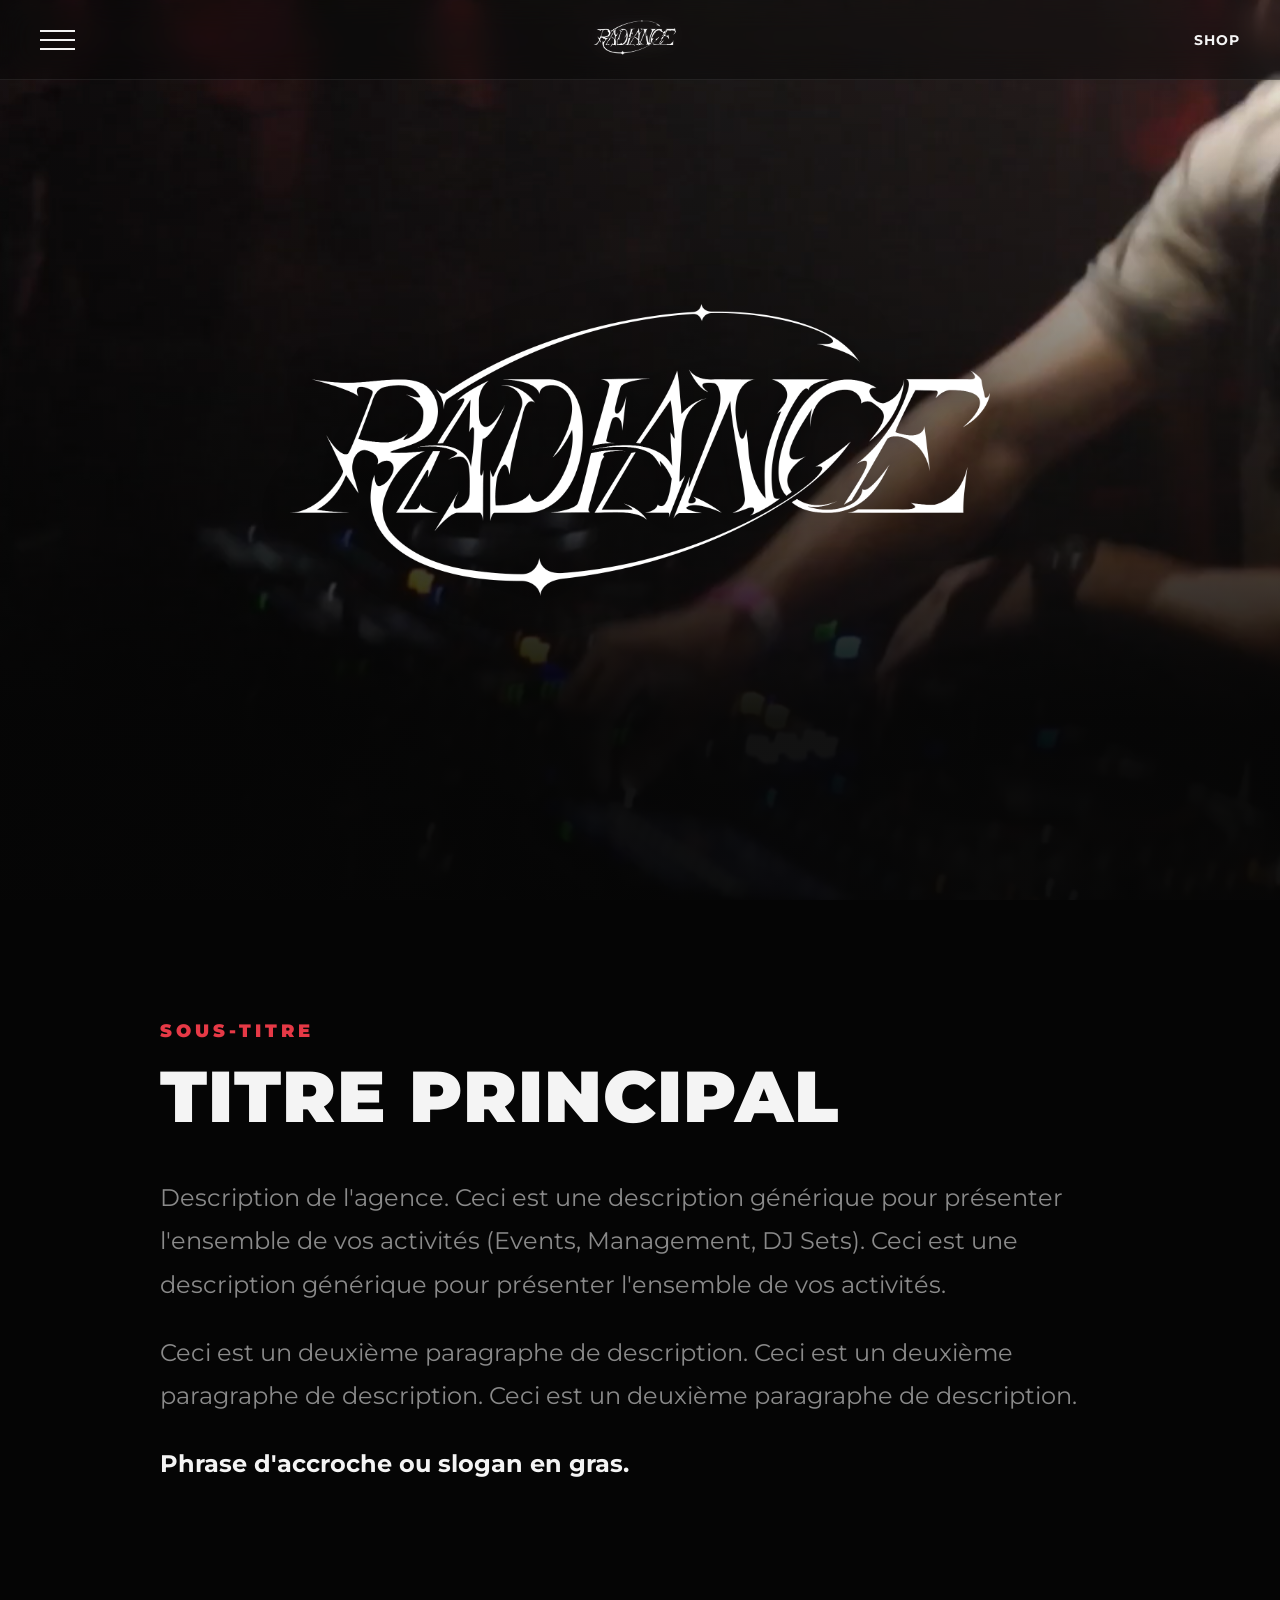
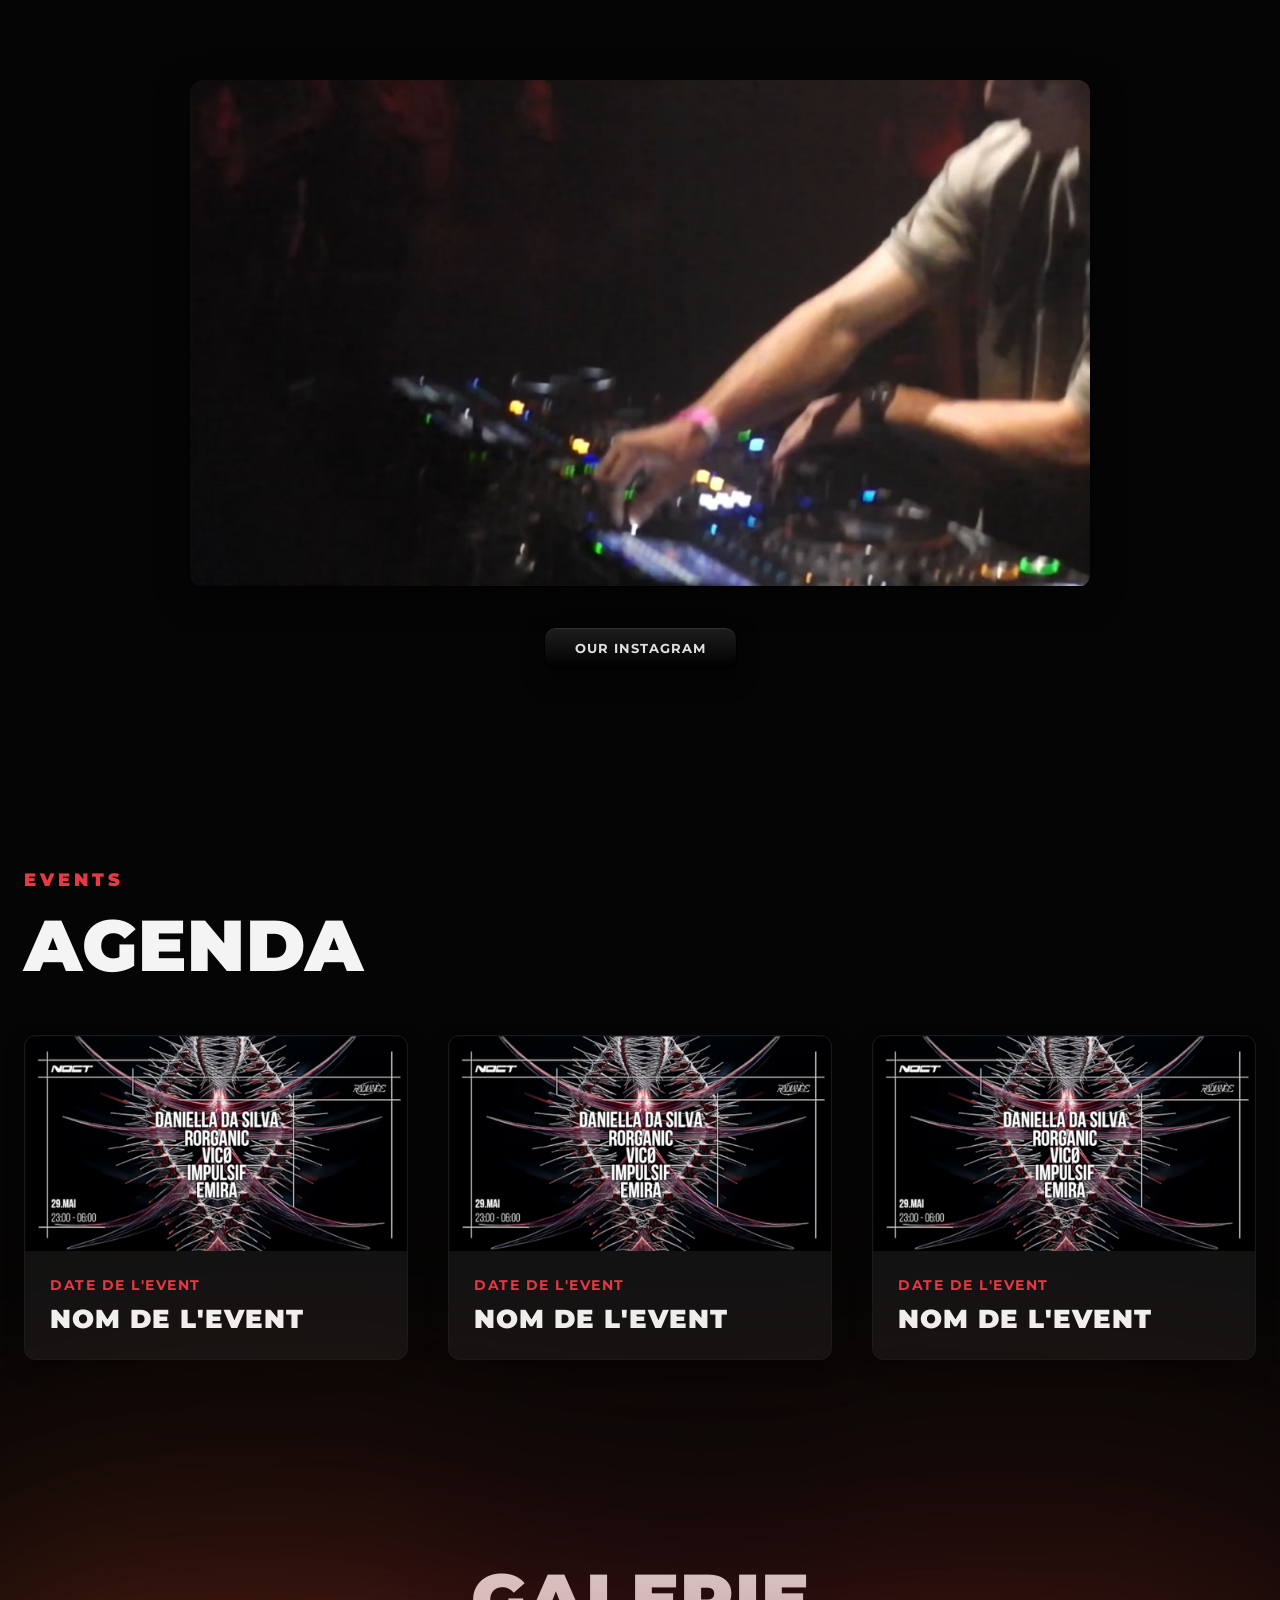
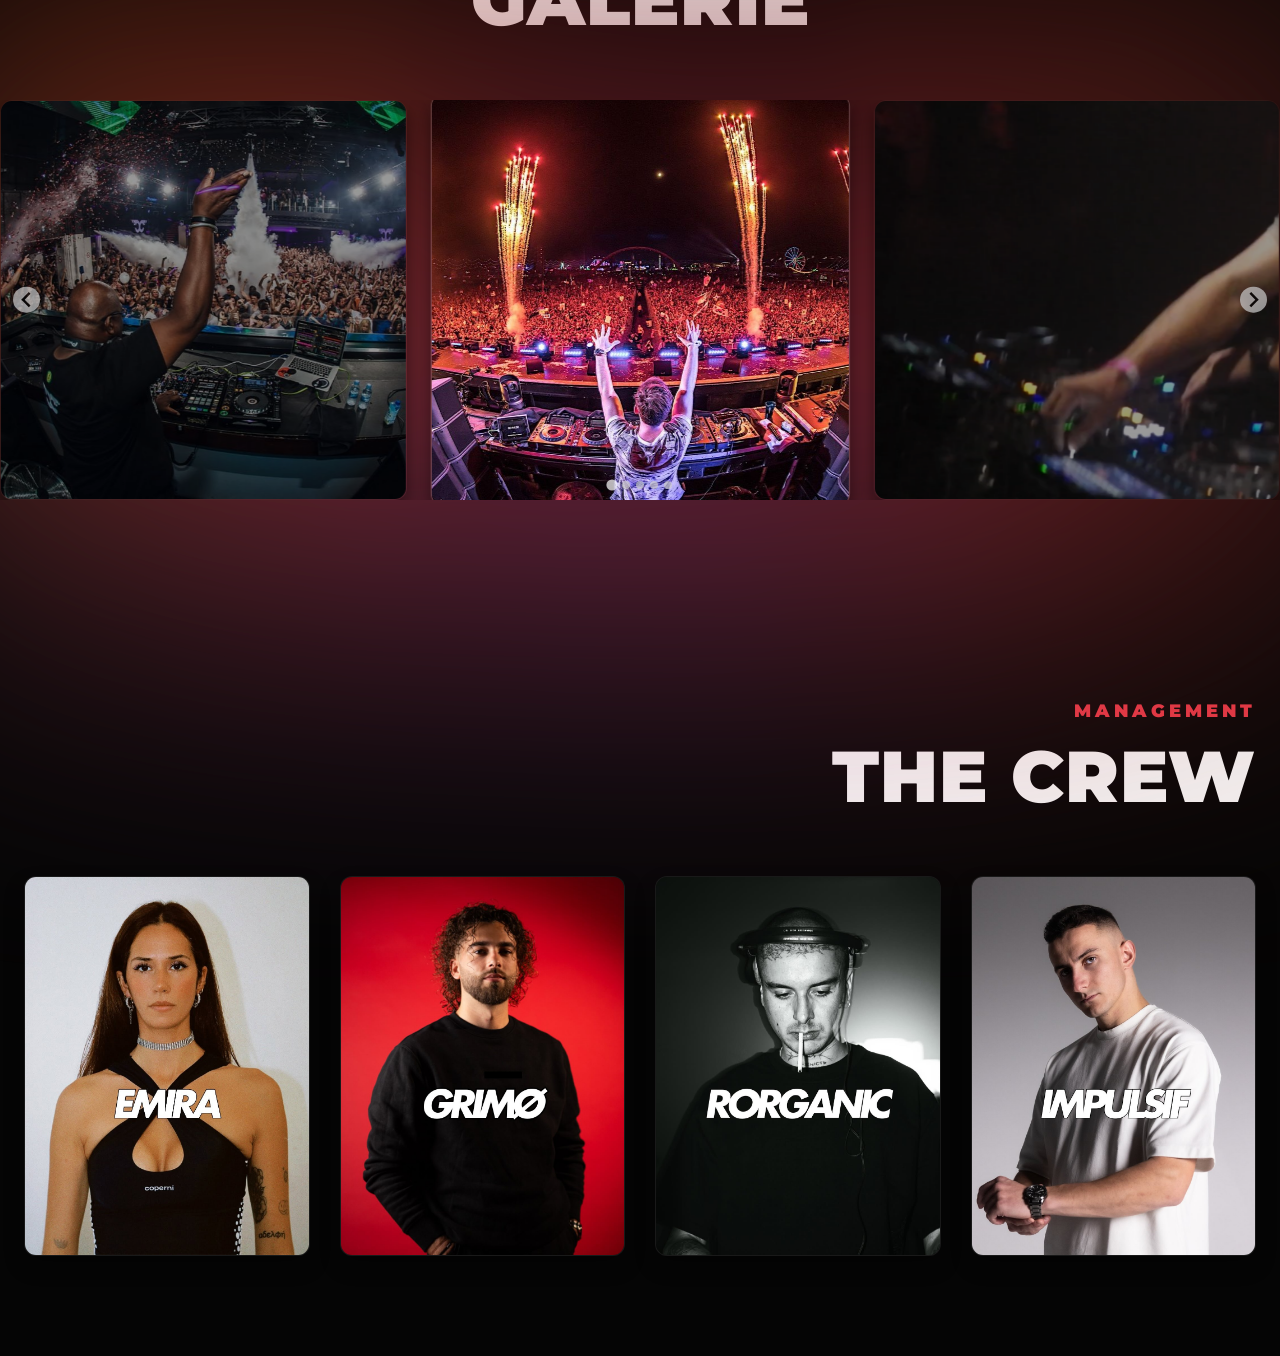
==== index.html @ 044c0200 "galerie" ====
<!DOCTYPE html>
<html lang="fr">
<head>
    <meta charset="UTF-8">
    <meta name="viewport" content="width=device-width, initial-scale=1.0">
    <title>Radiance | Worldwide</title>
    
    <link rel="preconnect" href="https://fonts.googleapis.com">
    <link rel="preconnect" href="https://fonts.gstatic.com" crossorigin>
    <link href="https://fonts.googleapis.com/css2?family=Montserrat:wght@300;500;700;900&display=swap" rel="stylesheet">
    <link rel="stylesheet" href="https://cdn.jsdelivr.net/npm/@splidejs/splide@4.1.4/dist/css/splide.min.css">
    
    <link rel="stylesheet" href="style.css">
</head>
<body>
    <header id="main-header" class="liquid-header">
        <div class="header-container">
            <button id="burger-btn" class="burger-menu" aria-label="Ouvrir le menu">
                <span class="line"></span>
                <span class="line"></span>
                <span class="line"></span>
            </button>

            <a href="#" class="logo-link">
                <img src="src/images/logo.png" alt="Radiance Logo" class="header-logo">
            </a>

            <a href="/shop" class="shop-link">Shop</a>
        </div>
    </header>

    


    <nav id="full-menu" class="full-menu-overlay">
        <div class="menu-content">
            <ul>
                <li><a href="#hero" class="menu-link">Accueil</a></li>
                <li><a href="#events" class="menu-link">Event</a></li>
                <li><a href="https://www.instagram.com/radiancee_agency/" class="menu-link">Management</a></li>
                <li><a href="#showcase" class="menu-link">Cut the mustard</a></li>
                <li><a href="/shop" class="menu-link">Shop</a></li>
                <li><a href="#main-footer" class="menu-link">Contact</a></li>
            </ul>
        </div>
    </nav>




    <main>
        <section id="hero" class="hero-section">
            <div class="hero-overlay"></div>
            
            <video autoplay loop muted playsinline poster="src/images/minia.png" class="hero-bg-video">
                <source src="src/video/kodz-impulsif.mp4" type="video/mp4">
            </video>

            <div class="hero-content">
                <img src="src/images/logo.png" alt="Radiance" class="hero-giant-logo">
            </div>

            
        </section>
        

        <section id="history" class="history-section">
            <div class="container">
                <div class="history-content-wrapper">
                    <h4 class="section-subtitle">Sous-titre</h4>
                    
                    <h2 class="section-title">TITRE PRINCIPAL</h2>
                    
                    <div class="history-text-block">
                        <p>
                            Description de l'agence. Ceci est une description générique pour présenter l'ensemble de vos activités (Events, Management, DJ Sets). Ceci est une description générique pour présenter l'ensemble de vos activités.
                        </p>
                        <p>
                            Ceci est un deuxième paragraphe de description. Ceci est un deuxième paragraphe de description. Ceci est un deuxième paragraphe de description. 
                        </p>
                        <p><strong>Phrase d'accroche ou slogan en gras.</strong></p>
                    </div>
                </div>
            </div>
        </section>

        <section id="showcase" class="showcase-section">
            <div class="container">
                <div class="video-wrapper">
                    <canvas id="ambilight-canvas"></canvas>
                    
                    <div class="video-ratio">
                        <video id="main-video" autoplay loop muted playsinline preload="metadata" poster="src/images/minia.png">
                            <source src="src/video/kodz-impulsif.mp4" type="video/mp4">
                        </video>

                        <div id="volume-feedback" class="volume-overlay"></div>
                    </div>

                    <a href="https://www.instagram.com/radiance_event/" class="btn-youtube" target="_blank">
                        <span>Our Instagram</span>
                    </a>
                </div>
            </div>
        </section>


        <section id="events" class="events-section">
            <div class="container">
                <div class="left">
                    <h4 class="section-subtitle">Events</h4>
                    <h2 class="section-title">Agenda</h2>
                </div>

                <div class="events-grid">
                    
                    <div class="event-card">
                        <div class="event-image-wrapper">
                            <img src="src/images/event.png" alt="Affiche Event" class="event-photo">
                        </div>
                        <div class="event-info">
                            <p class="event-date">DATE DE L'EVENT</p>
                            <h3 class="event-name">NOM DE L'EVENT</h3>
                        </div>
                    </div>

                    <div class="event-card">
                        <div class="event-image-wrapper">
                            <img src="src/images/event.png" alt="Affiche Event" class="event-photo">
                        </div>
                        <div class="event-info">
                            <p class="event-date">DATE DE L'EVENT</p>
                            <h3 class="event-name">NOM DE L'EVENT</h3>
                        </div>
                    </div>

                    <div class="event-card">
                        <div class="event-image-wrapper">
                            <img src="src/images/event.png" alt="Affiche Event" class="event-photo">
                        </div>
                        <div class="event-info">
                            <p class="event-date">DATE DE L'EVENT</p>
                            <h3 class="event-name">NOM DE L'EVENT</h3>
                        </div>
                    </div>

                </div> </div>
        </section>


        <div class="espace-au-dessus">
            <div class="center">
                <h2 class="section-title">Galerie</h2>
            </div>
        </div>
        

        <div class="events-carousel-wrapper">
                    
            <div id="carousel-ambilight" class="carousel-ambilight"></div>

            <div class="splide" id="events-carousel" aria-label="Photos des événements">
                <div class="splide__track">
                    <ul class="splide__list">
                        <li class="splide__slide"><img src="src/images/fake-dj-event.jpg" alt="Event 1"></li>
                        <li class="splide__slide"><img src="src/images/minia.png" alt="Event 2"></li>
                        <li class="splide__slide"><img src="src/images/galerie3.jpg" alt="Event 3"></li>
                        <li class="splide__slide"><img src="src/images/galerie-4.jpeg" alt="Event 4"></li>
                        <li class="splide__slide"><img src="src/images/galerie5.jpg" alt="Event 5"></li>
                    </ul>
                </div>
            </div>
        </div>




        <section id="management" class="management-section">
            <div class="container">
                <div class="right">
                    <h4 class="section-subtitle">Management</h4>
                    <h2 class="section-title">The Crew</h2>
                </div>
                

                <div class="dj-grid">
                    
                    <div class="dj-card">
                        <img src="src/images/emira.jpg" alt="emira" class="dj-photo">
                        <div class="dj-overlay">
                            <div class="dj-info">
                                <h3>Emira</h3>
                                <p>Fonction / Genre</p>
                            </div>
                        </div>
                    </div>

                    <div class="dj-card">
                        <img src="src/images/GRIMO.jpg" alt="GRIMO" class="dj-photo">
                        <div class="dj-overlay">
                            <div class="dj-info">
                                <h3>GRIMØ</h3>
                                <p>Fonction / Genre</p>
                            </div>
                        </div>
                    </div>

                    <div class="dj-card">
                        <img src="src/images/Rorganic.jpg" alt="Rorganic" class="dj-photo">
                        <div class="dj-overlay">
                            <div class="dj-info">
                                <h3>Rorganic</h3>
                                <p>Fonction / Genre</p>
                            </div>
                        </div>
                    </div>

                    <div class="dj-card">
                        <img src="src/images/IMPULSIF.jpg" alt="IMPULSIF" class="dj-photo">
                        <div class="dj-overlay">
                            <div class="dj-info">
                                <h3>IMPULSIF</h3>
                                <p>Fonction / Genre</p>
                            </div>
                        </div>
                    </div>

                </div> </div> </section>
        
    </main>




    <footer id="main-footer"></footer>

    <script src="https://cdn.jsdelivr.net/npm/@splidejs/splide@4.1.4/dist/js/splide.min.js"></script>
    <script src="script.js"></script>
</body>
</html>
---- style.css ----
/* =========================================
   1. VARIABLES CSS (Le Design System)
   Toutes nos couleurs et effets sont centralisés ici.
========================================= */
:root {
    /* Couleurs de base (Thème sombre/chaud) */
    --bg-color: #050505;       /* Noir profond, presque pur */
    --bg-card: #121212;        /* Gris très foncé pour faire ressortir les cartes */
    --text-main: #f4f4f4;      /* Blanc cassé pour ne pas exploser les yeux */
    --text-muted: #8a8a8a;     /* Gris pour les dates/textes secondaires */
    --accent-color: #e63946;   /* Rouge chaud/incandescent (à ajuster selon ton vrai logo) */

    /* Variables pour l'effet Liquid Glass */
    --glass-bg: rgba(5, 5, 5, 0.4);
    --glass-blur: blur(15px);
    --glass-border: 1px solid rgba(255, 255, 255, 0.08);

    /* Typographie */
    --font-main: 'Montserrat', sans-serif;
}

/* =========================================
   2. RESET & BASES
   On nettoie les marges par défaut des navigateurs.
========================================= */
*, *::before, *::after {
    box-sizing: border-box;
    margin: 0;
    padding: 0;
}

html, body {
    width: 100%;
    min-height: 100vh;
    background-color: var(--bg-color);
    color: var(--text-main);
    font-family: var(--font-main);
    overflow-x: hidden; /* Empêche de scroller sur le côté par erreur */
    -webkit-font-smoothing: antialiased; /* Rend les textes beaucoup plus nets et lisses */
}

/* Base Typographique pour les titres (Impact visuel fort) */
h1, h2, h3, h4 {
    text-transform: uppercase;
    font-weight: 900;
    letter-spacing: 1px;
    margin-bottom: 20px;
}

/* Nettoyage des liens */
a {
    color: inherit;
    text-decoration: none;
}

/* Nettoyage des listes */
ul {
    list-style: none;
}

/* =========================================
   3. CLASSES UTILITAIRES GLOBALES
========================================= */
/* La classe .container va nous permettre d'aligner parfaitement le contenu au centre de l'écran, peu importe la taille de l'écran (comme sur Newrave) */
.container {
    max-width: 1300px;
    margin: 0 auto;
    padding: 0 24px;
    width: 100%;
}


/* =========================================
   4. HEADER LIQUID GLASS
========================================= */
.liquid-header {
    position: fixed;
    top: 0;
    left: 0;
    width: 100%;
    height: 80px;
    z-index: 1000; /* Toujours au-dessus du reste */
    
    /* L'effet Liquid Glass magique */
    background: var(--glass-bg);
    backdrop-filter: var(--glass-blur);
    -webkit-backdrop-filter: var(--glass-blur); /* Pour Safari */
    border-bottom: var(--glass-border);
    
    transition: all 0.3s ease;
}

.header-container {
    max-width: 1600px; /* Un peu plus large que le contenu normal */
    margin: 0 auto;
    padding: 0 40px;
    height: 100%;
    display: flex;
    justify-content: space-between;
    align-items: center;
}

/* Le Logo */
.header-logo {
    height: 35px; /* Taille à ajuster selon ton image */
    width: auto;
    filter: drop-shadow(0 0 10px rgba(255,255,255,0.2));
    transition: transform 0.3s ease;
}

.logo-link:hover .header-logo {
    transform: scale(1.05);
}

/* Lien Shop */
.shop-link {
    font-size: 14px;
    font-weight: 700;
    text-transform: uppercase;
    letter-spacing: 1px;
    transition: color 0.3s ease;
}

.shop-link:hover {
    color: var(--accent-color);
}

/* =========================================
   5. MENU BURGER ANIMÉ
========================================= */
.burger-menu {
    width: 35px;
    height: 20px;
    position: relative;
    cursor: pointer;
    background: transparent;
    border: none;
    z-index: 1001; /* Doit être au-dessus de l'overlay du menu pour pouvoir le fermer */
}

.burger-menu .line {
    display: block;
    position: absolute;
    height: 2px;
    width: 100%;
    background: var(--text-main);
    transition: all 0.4s cubic-bezier(0.4, 0, 0.2, 1);
}

.burger-menu .line:nth-child(1) { top: 0; }
.burger-menu .line:nth-child(2) { top: 50%; transform: translateY(-50%); }
.burger-menu .line:nth-child(3) { bottom: 0; }

/* Animation en Croix (X) quand le menu est ouvert */
.burger-menu.is-active .line:nth-child(1) {
    top: 50%;
    transform: translateY(-50%) rotate(45deg);
}
.burger-menu.is-active .line:nth-child(2) {
    opacity: 0;
    transform: translateX(-20px);
}
.burger-menu.is-active .line:nth-child(3) {
    bottom: 50%;
    transform: translateY(50%) rotate(-45deg);
}

/* =========================================
   6. OVERLAY MENU PLEIN ÉCRAN
========================================= */
.full-menu-overlay {
    position: fixed;
    top: 0;
    left: 0;
    width: 100%;
    height: 100vh;
    background-color: rgba(5, 5, 5, 0.95); /* Fond presque noir mais laisse deviner le site derrière */
    backdrop-filter: blur(10px);
    z-index: 999; /* Juste en dessous du header */
    
    /* Caché par défaut */
    opacity: 0;
    visibility: hidden;
    transition: opacity 0.4s ease, visibility 0.4s ease;
    
    display: flex;
    justify-content: center;
    align-items: center;
}

/* État Ouvert */
.full-menu-overlay.is-open {
    opacity: 1;
    visibility: visible;
}

.menu-content ul {
    text-align: center;
    display: flex;
    flex-direction: column;
    gap: 30px; /* Espace entre les liens */
}

/* Typographie Massive (Style Techno/Rave) */
.menu-link {
    font-size: 3rem; /* Très gros */
    font-weight: 900;
    text-transform: uppercase;
    letter-spacing: 2px;
    color: var(--text-muted);
    transition: all 0.3s ease;
    display: inline-block;
}

.menu-link:hover {
    color: var(--text-main);
    transform: translateY(-5px) scale(1.05);
    text-shadow: 0 10px 20px rgba(0,0,0,0.5);
}

/* Désactiver le scroll du body quand le menu est ouvert */
body.no-scroll {
    overflow: hidden;
}



/* =========================================
   7. HERO SECTION (Vidéo full screen & Logo)
========================================= */
.hero-section {
    position: relative;
    width: 100%;
    height: 100vh; /* Prend 100% de la hauteur de l'écran visible */
    display: flex;
    justify-content: center;
    align-items: center;
    overflow: hidden;
}

.hero-bg-video {
    position: absolute;
    top: 0;
    left: 0;
    width: 100%;
    height: 100%;
    object-fit: cover;
    z-index: 1; /* CHANGÉ : 1 (Tout au fond de la section) */
}

.hero-overlay {
    position: absolute;
    top: 0;
    left: 0;
    width: 100%;
    height: 100%;
    background: linear-gradient(to bottom, rgba(5, 5, 5, 0.523) 0%, rgba(5, 5, 5, 0.95) 100%);
    background: linear-gradient(to bottom, rgba(5, 5, 5, 0) 0%, rgba(5, 5, 5, 0.95) 80%);
    z-index: 2; /* CHANGÉ : 2 (Par dessus la vidéo) */
}

.hero-content {
    z-index: 3; /* CHANGÉ : 3 (Au tout premier plan) */
    text-align: center;
    padding: 0 20px;
    width: 100%;
    display: flex;
    justify-content: center;
}

.hero-giant-logo {
    width: 70vw; /* Prend 70% de la largeur de l'écran */
    max-width: 700px; /* Mais bloque à 700px max sur les très grands écrans */
    height: auto;
    /* Ombre noire classique */
    filter: drop-shadow(0 0 20px rgba(0, 0, 0, 0.8)); 
    /* Animation fluide pour faire "pulser" le logo */
    animation: pulse-glow 4s infinite alternate ease-in-out; 
}

/* --- Animation de pulsation et de lueur --- */
@keyframes pulse-glow {
    0% { 
        filter: drop-shadow(0 0 10px rgba(0, 0, 0, 0.8)); 
        transform: scale(1); 
    }
    100% { 
        /* On utilise la couleur d'accentuation (rouge) pour la lueur */
        filter: drop-shadow(0 0 35px var(--bg-card)); 
        transform: scale(1.03); 
    }
}

/* =========================================
   8. SECTION HISTOIRE / DESCRIPTION
========================================= */
.history-section {
    padding: 120px 0; /* Espace généreux en haut et en bas */
    background-color: var(--bg-color); 
}

/* Le conteneur qui centre le bloc au milieu de l'écran */
.history-content-wrapper {
    max-width: 1000px; /* Largeur maximale du bloc de texte */
    margin: 0 auto;    /* Magie du centrage horizontal */
    text-align: left;  /* Force le texte à rester aligné à gauche */
    padding: 0 20px;
}

/* Sous-titre subtil */
.section-subtitle {
    color: var(--accent-color);
    font-size: 18px; /* Plus grand */
    letter-spacing: 4px;
    margin-bottom: 15px;
}

/* Titre principal */
.section-title {
    font-size: 4.5rem; /* Typo beaucoup plus massive */
    line-height: 1.1;
    margin-bottom: 40px;
    color: var(--text-main);
}


/* --- Alignements de texte --- */
.left {
    text-align: left !important;
}

.center {
    text-align: center !important;
}

.right {
    text-align: right !important;
}

.espace-au-dessus{
    margin-top: 100px;
}


/* Bloc de texte */
.history-text-block p {
    font-size: 1.5rem; /* Paragraphes plus grands et lisibles */
    line-height: 1.8;
    color: var(--text-muted);
    margin-bottom: 25px;
}

.history-text-block p strong {
    color: var(--text-main);
}

/* =========================================
   9. SECTION SHOWCASE (Vidéo Ambilight)
========================================= */
.showcase-section {
    padding: 50px 0 100px 0;
    background-color: var(--bg-color);
}

/* --- Le Wrapper Ambilight --- */
.video-wrapper {
    max-width: 900px; 
    width: 90%;
    margin: 0 auto;
    position: relative; 
    z-index: 1; 
}

/* --- Le Canvas Ambilight (L'arrière-plan dynamique) --- */
#ambilight-canvas {
    position: absolute;
    top: 50%;
    left: 50%;
    transform: translate(-50%, -50%) scale(1.2); 
    width: 100%;
    height: 100%;
    
    /* Ton réglage de flou lissé */
    filter: blur(120px) brightness(1.2) saturate(1.4); 
    
    z-index: -1; 
    opacity: 0; 
    transition: opacity 0.8s ease-in-out; 
}

.video-wrapper.is-active #ambilight-canvas {
    opacity: 0.8; 
}

/* --- Le Conteneur de Ratio et la Vidéo --- */
.video-ratio {
    position: relative;
    width: 100%;
    padding-bottom: 56.25%; 
    height: 0;
    overflow: hidden;
    border-radius: 12px; 
    box-shadow: 0 10px 30px rgba(0,0,0,0.5); 
    background: #000; 
}

.video-ratio video {
    position: absolute;
    top: 0;
    left: 0;
    width: 100%;
    height: 100%;
    object-fit: cover; 
    outline: none; 
    cursor: pointer;
}


/* --- Overlay de feedback volume (Temporaire) --- */
.volume-overlay {
    position: absolute;
    top: 0; left: 0; width: 100%; height: 100%;
    display: flex;
    justify-content: center;
    align-items: center;
    pointer-events: none; /* Important : pour toujours pouvoir cliquer sur la vidéo dessous */
    opacity: 0;
    transition: opacity 0.3s ease; /* L'effet de fade */
    z-index: 10;
}

/* Classe activée par JS pendant 1 seconde */
.volume-overlay.show {
    opacity: 1;
}

.volume-overlay svg {
    width: 80px;
    height: 80px;
    fill: white;
    filter: drop-shadow(0 0 15px rgba(0,0,0,0.6));
}

/* --- Bouton YouTube Stylisé --- */
.btn-youtube {
    display: flex; 
    width: fit-content; 
    align-items: center;
    justify-content: center;    
    margin: 40px auto 0 auto; 
    padding: 12px 30px;
    border-radius: 12px;
    text-decoration: none;
    font-size: 13px;
    font-weight: 700;
    text-transform: uppercase;
    letter-spacing: 1px;
    color: #e0e0e0;
    background: linear-gradient(to bottom, #1e1e1e 0%, #000000 100%);
    border: 1px solid rgb(0, 0, 0);
    box-shadow: 
        0 10px 20px rgba(0, 0, 0, 0.5),
        inset 0 1px 0 rgba(255, 255, 255, 0.1);
    transition: all 0.5s ease;
}

.btn-youtube:hover {
    border: 1px solid rgba(106, 106, 106, 0.539); 
    color: #ffffff; 
}

.btn-youtube:active {
    transform: scale(0.95); 
    opacity: 0.8;           
    transition: transform 0.1s ease; 
}




/* =========================================
   10. SECTION MANAGEMENT (DJ Grid)
========================================= */
.management-section {
    padding: 100px 0;
    background-color: var(--bg-color);
}

/* --- La Grille Responsive --- */
.dj-grid {
    display: grid;
    /* 4 colonnes égales par défaut (Desktop) */
    grid-template-columns: repeat(4, 1fr);
    gap: 30px; /* Espace entre les cartes */
    margin-top: 60px;
}

/* --- Style de la Carte DJ --- */
.dj-card {
    position: relative;
    border-radius: 12px;
    overflow: hidden; /* Important pour masquer l'overlay et zoomer l'image */
    background-color: var(--bg-card);
    /* Forcer le ratio portrait 3:4 */
    aspect-ratio: 3 / 4; 
    box-shadow: 0 10px 20px rgba(0,0,0,0.3);
    border: 1px solid rgba(255, 255, 255, 0.03); /* Bordure ultra subtile */
    transition: transform 0.3s ease, border-color 0.3s ease;
}

/* Effet sur la carte entière au survol */
.dj-card:hover {
    transform: translateY(-5px); /* Petit soulèvement */
    border-color: rgba(255, 255, 255, 0.1); /* La bordure s'illumine légèrement */
}

/* --- La Photo --- */
.dj-photo {
    width: 100%;
    height: 100%;
    object-fit: cover; /* Recadre l'image sans la déformer */
    transition: transform 0.5s ease; /* Animation fluide du zoom */
    z-index: 1;
}

/* Zoom de la photo au survol */
.dj-card:hover .dj-photo {
    transform: scale(1.08);
}

/* --- L'Overlay Liquid Glass (Caché par défaut) --- */
.dj-overlay {
    position: absolute;
    top: 0;
    left: 0;
    width: 100%;
    height: 100%;
    
    /* Mix de fondu sombre et effet verre */
    background: linear-gradient(to bottom, rgba(5,5,5,0.2) 0%, rgba(5,5,5,0.8) 100%);
    backdrop-filter: blur(8px); /* Flou plus léger que le header pour la performance */
    -webkit-backdrop-filter: blur(8px);
    
    display: flex;
    justify-content: center;
    align-items: flex-end; /* Texte en bas de la carte */
    padding: 30px;
    
    z-index: 2;
    
    /* Invisbilité initiale */
    opacity: 0;
    transition: opacity 0.4s ease;
}

/* Affichage de l'overlay au survol de la carte parent */
.dj-card:hover .dj-overlay {
    opacity: 1;
}

/* --- Info Textes (Animation de montée) --- */
.dj-info {
    text-align: center;
    transform: translateY(20px); /* Position initiale plus basse */
    transition: transform 0.4s ease;
}

.dj-card:hover .dj-info {
    transform: translateY(0); /* Monte à sa position finale */
}

.dj-info h3 {
    font-size: 1.8rem;
    font-weight: 900;
    margin-bottom: 5px;
    color: var(--text-main);
    text-shadow: 0 2px 10px rgba(0,0,0,0.5);
}

.dj-info p {
    font-size: 0.9rem;
    color: var(--accent-color); /* Couleur d'accentuation pour la fonction */
    text-transform: uppercase;
    letter-spacing: 2px;
    font-weight: 500;
}

/* =========================================
   MEDIA QUERIES (Responsivité)
========================================= */

/* Tablettes (iPad, etc.) */
@media (max-width: 992px) {
    .dj-grid {
        /* On passe à 2 colonnes */
        grid-template-columns: repeat(2, 1fr);
        gap: 20px;
    }
    
    .dj-info h3 { font-size: 1.5rem; }
}

/* Mobiles (Téléphones) */
@media (max-width: 576px) {
    .dj-grid {
        /* On passe à 1 seule colonne géante */
        grid-template-columns: 1fr;
    }
    
    .history-content-wrapper .section-title { font-size: 3rem; } /* Ajustement titre histoire au passage */
}



/* =========================================
   11. SECTION EVENTS (Agenda 3 Cartes)
========================================= */
.events-section {
    padding: 100px 0;
    background-color: var(--bg-color);
}

/* --- La Grille (3 colonnes) --- */
.events-grid {
    display: grid;
    grid-template-columns: repeat(3, 1fr); /* 3 cartes de taille égale */
    gap: 40px; /* Espace généreux entre les événements */
    margin-top: 50px;
}

/* --- La Carte Événement --- */
.event-card {
    background-color: var(--bg-card);
    border-radius: 12px;
    overflow: hidden;
    border: 1px solid rgba(255, 255, 255, 0.03);
    box-shadow: 0 10px 20px rgba(0,0,0,0.3);
    transition: transform 0.3s ease, border-color 0.3s ease;
    cursor: pointer; /* Indique que c'est cliquable */
}

.event-card:hover {
    transform: translateY(-5px);
    border-color: rgba(255, 255, 255, 0.1);
}

/* --- L'image de l'event --- */
.event-image-wrapper {
    position: relative;
    width: 100%;
    aspect-ratio: 16 / 9; /* Verrouille le ratio au format paysage standard */
    overflow: hidden;
}

.event-photo {
    width: 100%;
    height: 100%;
    object-fit: cover;
    transition: transform 0.5s ease;
}

.event-card:hover .event-photo {
    transform: scale(1.05); /* Léger zoom au survol */
}

/* --- Les Informations (Date & Nom) --- */
.event-info {
    padding: 25px;
    text-align: left;
}

.event-date {
    color: var(--accent-color); /* La date en rouge/accent pour attirer l'œil */
    font-size: 0.9rem;
    font-weight: 700;
    text-transform: uppercase;
    letter-spacing: 1.5px;
    margin-bottom: 10px;
}

.event-name {
    font-size: 1.6rem;
    font-weight: 900;
    color: var(--text-main);
    margin-bottom: 0;
    line-height: 1.2;
}







/* =========================================
   MEDIA QUERIES (Responsivité Event)
========================================= */

/* Tablettes (On passe à 2 colonnes) */
@media (max-width: 992px) {
    .events-grid {
        grid-template-columns: repeat(2, 1fr);
    }
}

/* Mobiles (On passe à 1 seule colonne) */
@media (max-width: 768px) {
    .events-grid {
        grid-template-columns: 1fr;
    }
}
/* =========================================
   12. VÉRITABLE AMBILIGHT DÉPORTÉ
========================================= */
.events-carousel-wrapper {
    position: relative; /* Base pour les z-index */
    margin-top: 40px;
    margin-bottom: 80px;
    padding: 20px 0; /* Un peu d'espace pour le rayonnement */
}

/* --- Le Calque Ambilight (Le plus bas) --- */
.carousel-ambilight {
    position: absolute;
    top: 50%;
    left: 50%;
    transform: translate(-50%, -50%) scale(1.3); /* Légèrement plus grand pour le rayonnement */
    width: 80%; /* Ne prend pas toute la largeur pour concentrer la lueur */
    height: 100%;
    
    /* L'effet de rayonnement déporté sur le fond */
    background-size: cover;
    background-position: center;
    background-repeat: no-repeat;
    
    /* Flou massif, luminosité et saturation augmentées */
    filter: blur(120px) brightness(1.3) saturate(1.5); 
    
    z-index: 0; /* Tout au fond */
    
    /* On utilise l'opacité pour simuler l'effet "Image Claire" */
    opacity: 0.6; /* Présent mais subtil pour ne pas tout écraser */
    transition: background-image 0.8s ease-in-out, opacity 0.8s ease-in-out;
}

/* --- Le Carrousel (Devant) --- */
.splide {
    z-index: 1; /* Par dessus l'ambilight */
    position: relative;
}

/* Style des images (On revient aux basiques) */
.splide__slide img {
    width: 100%;
    height: 400px;
    object-fit: cover;
    border-radius: 12px;
    box-shadow: 0 10px 20px rgba(0,0,0,0.5);
    border: 1px solid rgba(255, 255, 255, 0.05);
    filter: brightness(0.6); 
    transition: all 0.5s ease;
}

/* L'image au centre (focus) est mise en avant */
.splide__slide.is-active img {
    transform: scale(1.03);
    filter: brightness(1); 
    border-color: rgba(255, 255, 255, 0.2);
}
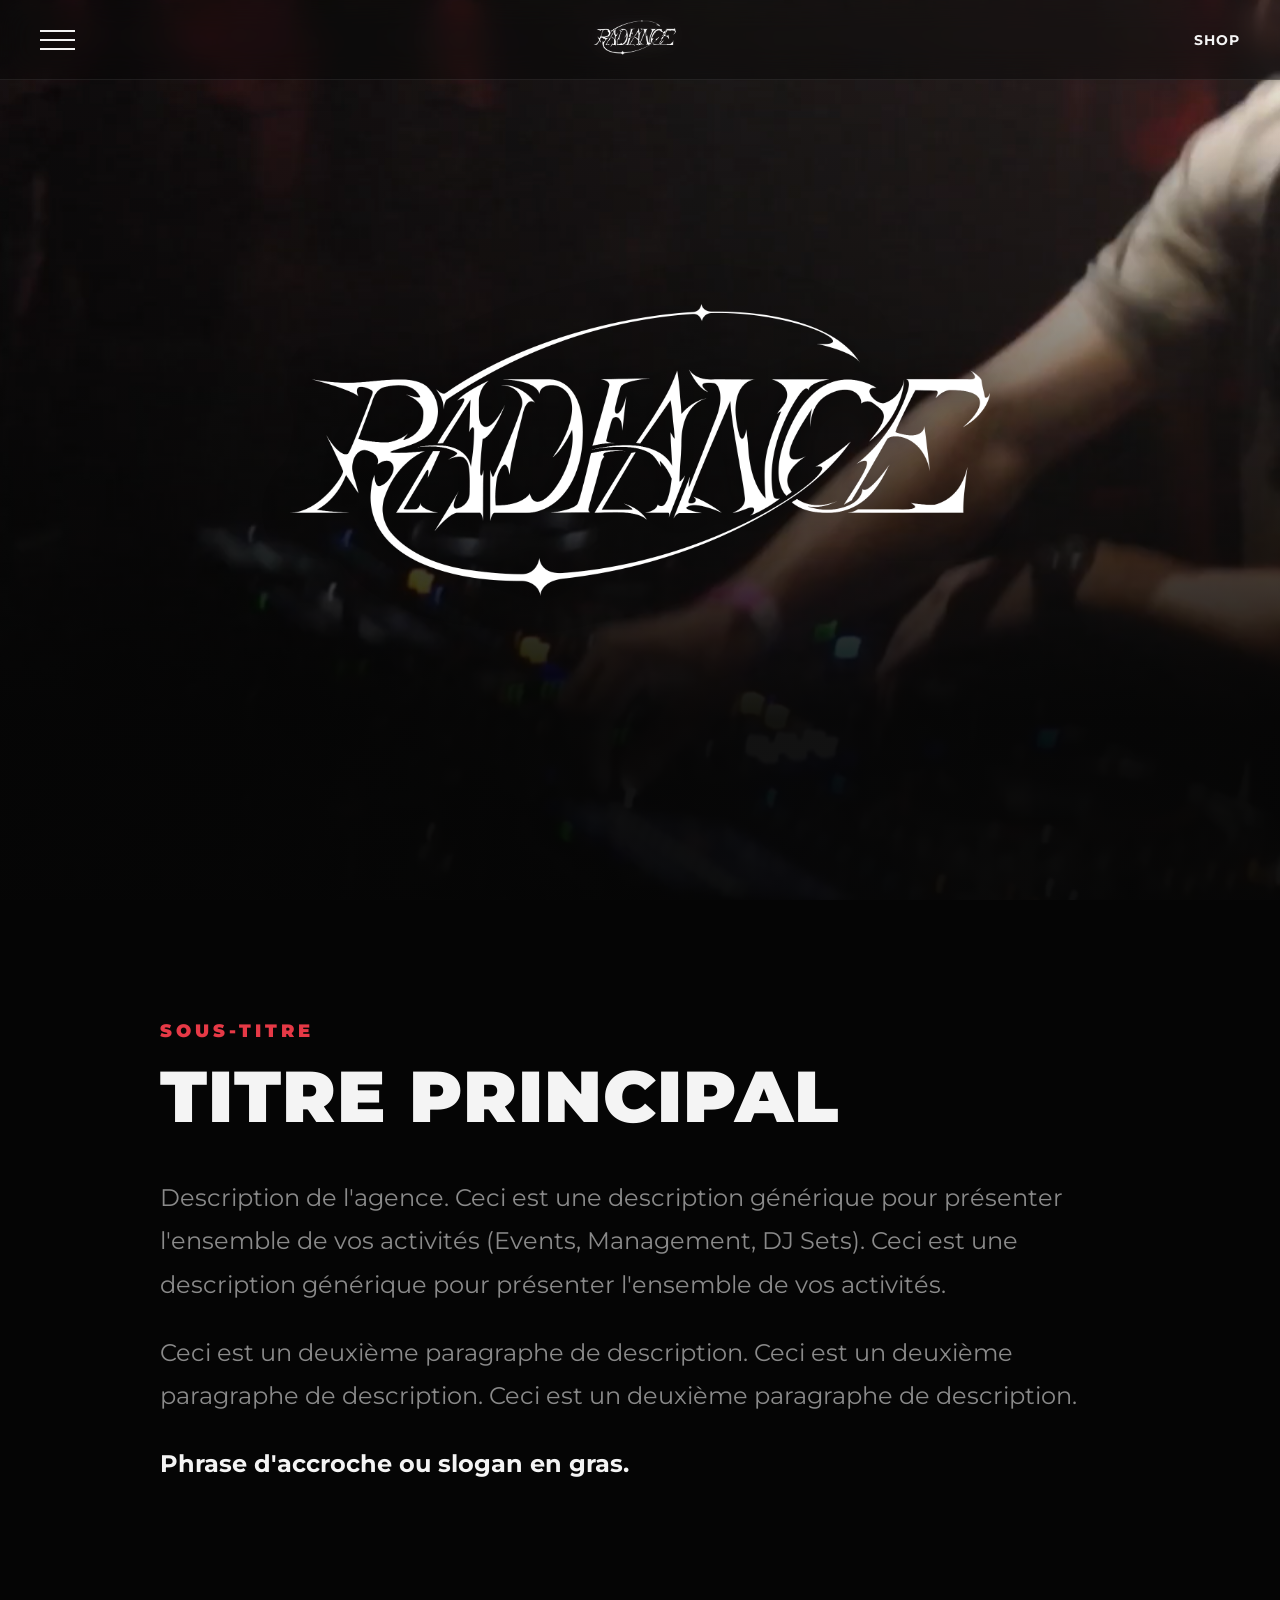
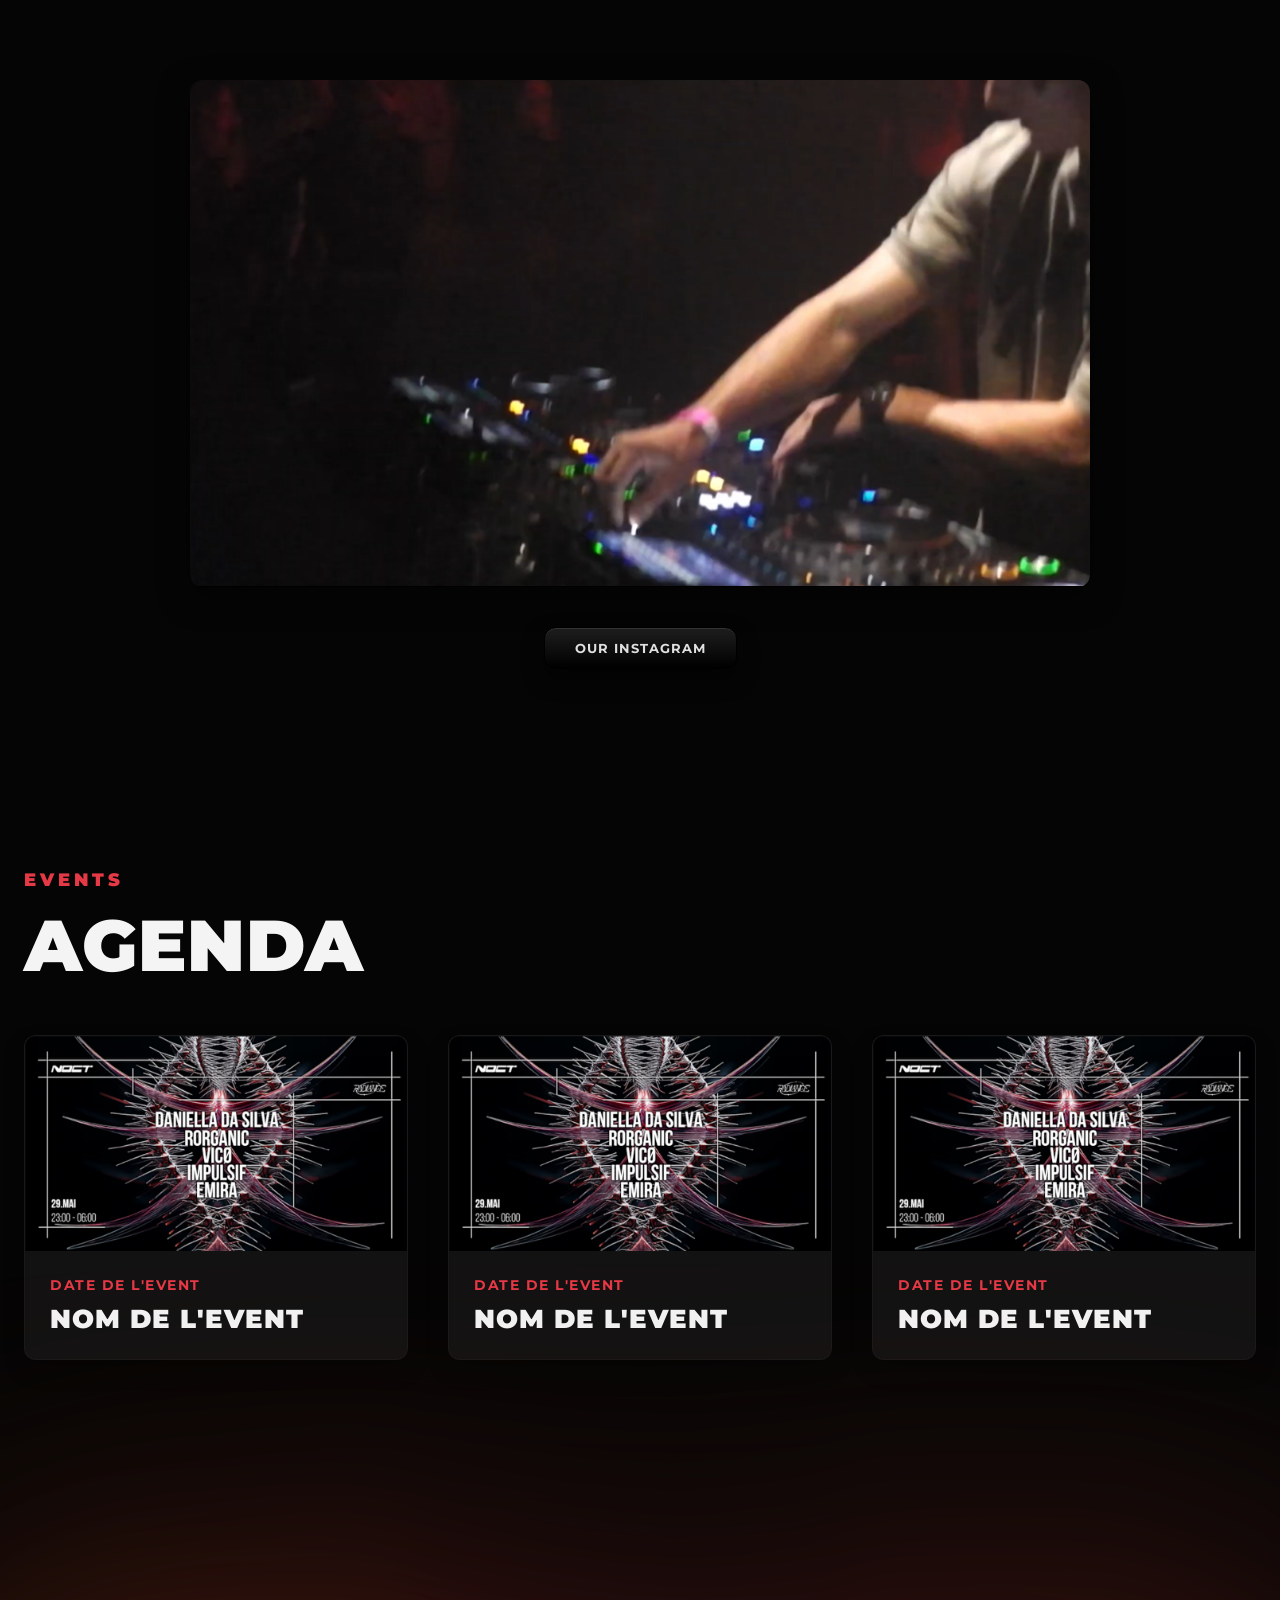
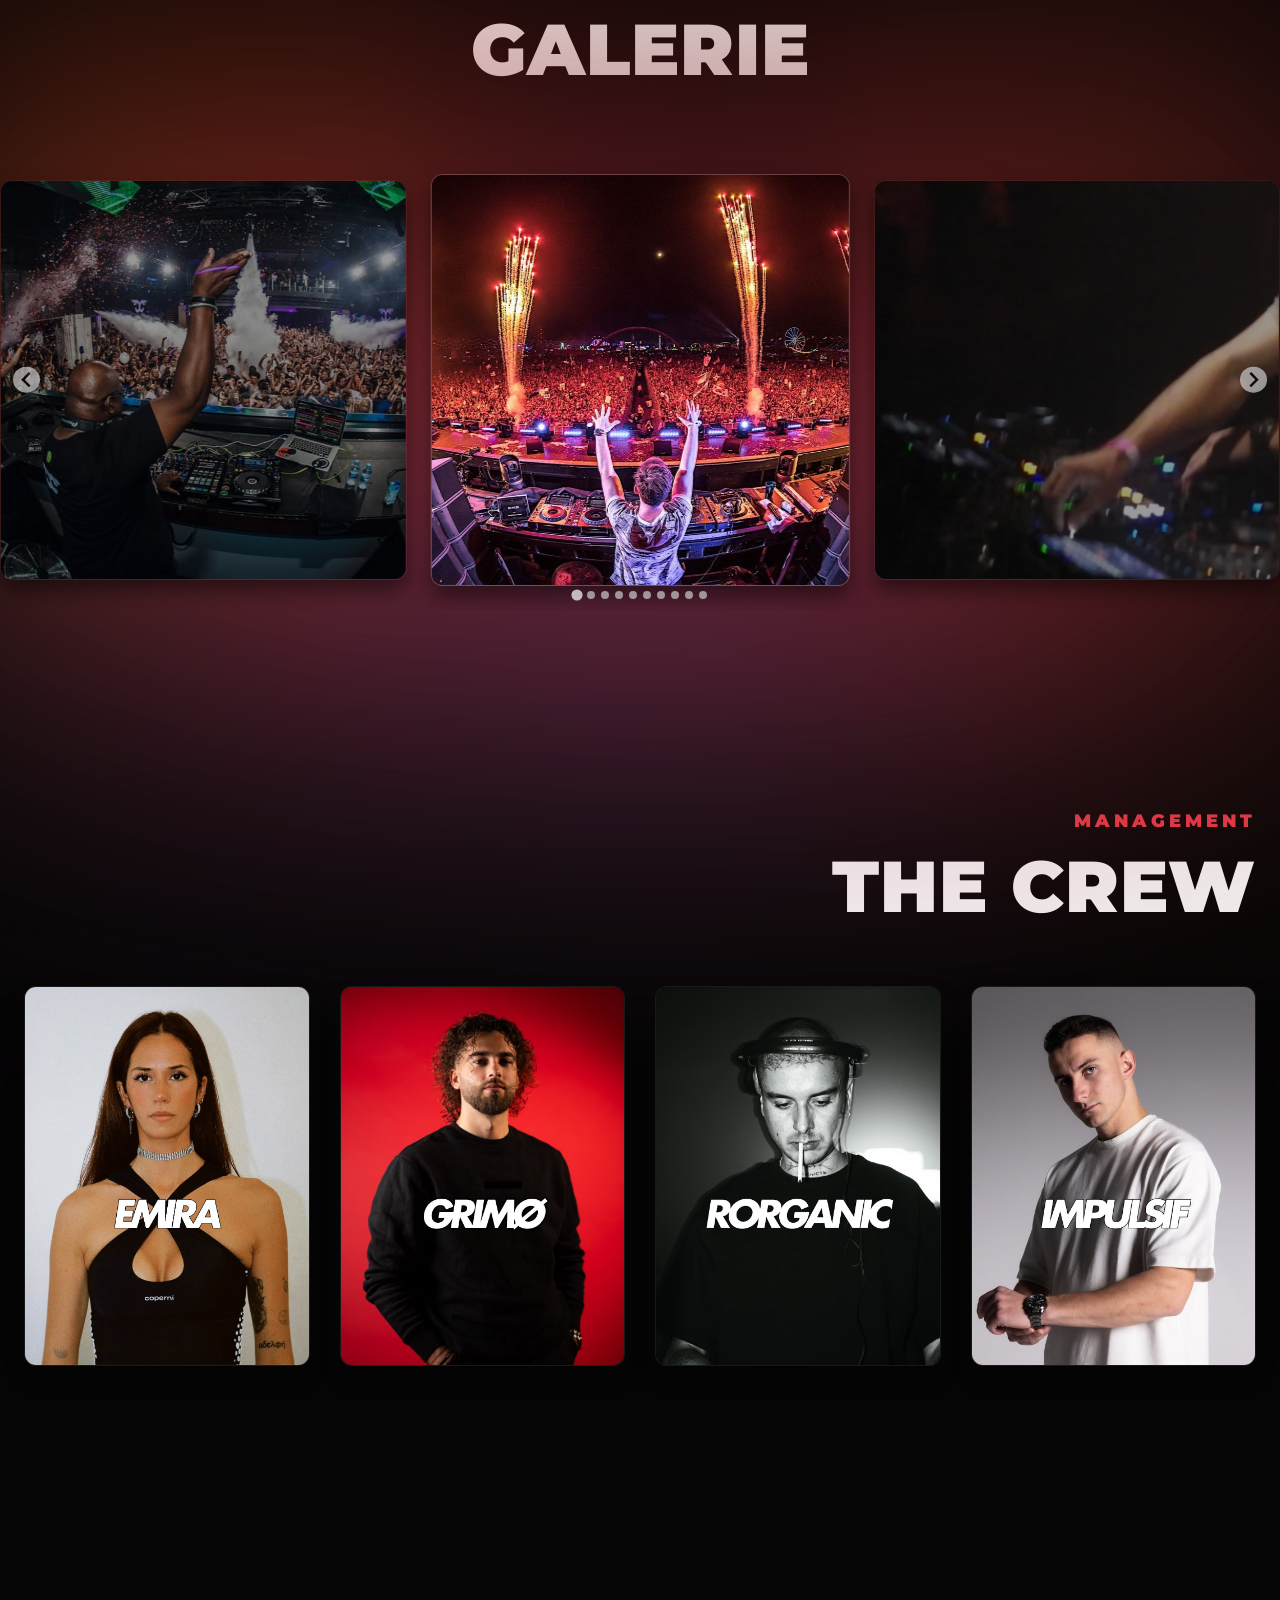
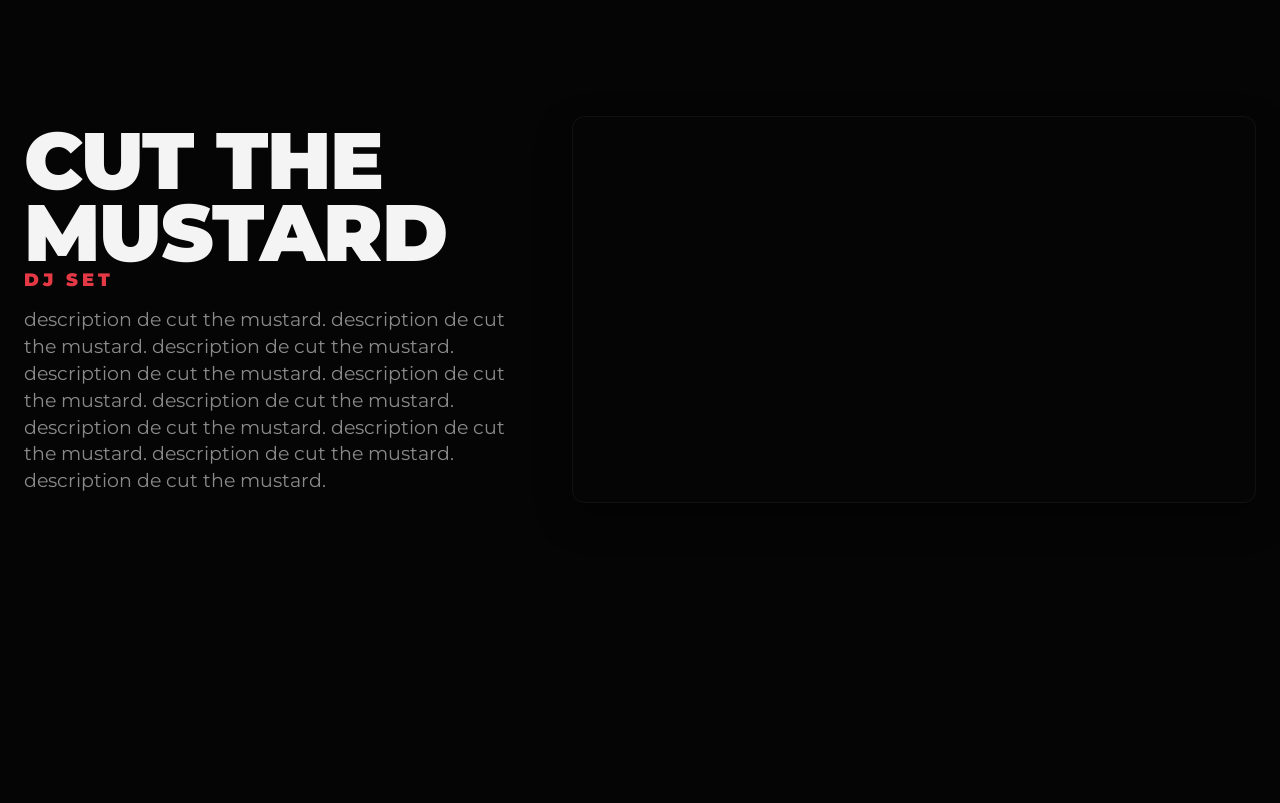
==== commit 47d6ae21: "cut the mustard" ====
--- a/index.html
+++ b/index.html
@@ -167,6 +167,12 @@
                         <li class="splide__slide"><img src="src/images/galerie3.jpg" alt="Event 3"></li>
                         <li class="splide__slide"><img src="src/images/galerie-4.jpeg" alt="Event 4"></li>
                         <li class="splide__slide"><img src="src/images/galerie5.jpg" alt="Event 5"></li>
+
+                        <li class="splide__slide"><img src="src/images/fake-dj-event.jpg" alt="Event 1"></li>
+                        <li class="splide__slide"><img src="src/images/minia.png" alt="Event 2"></li>
+                        <li class="splide__slide"><img src="src/images/galerie3.jpg" alt="Event 3"></li>
+                        <li class="splide__slide"><img src="src/images/galerie-4.jpeg" alt="Event 4"></li>
+                        <li class="splide__slide"><img src="src/images/galerie5.jpg" alt="Event 5"></li>
                     </ul>
                 </div>
             </div>
@@ -225,7 +231,49 @@
                         </div>
                     </div>
 
-                </div> </div> </section>
+                </div> </div> 
+        </section>
+
+        <div class="espace-au-dessus"></div>
+
+
+        <section id="cut-the-mustard" class="ctm-section">
+            <div class="container">
+                <div class="ctm-layout">
+                    
+                    <div class="ctm-text-column">
+                        <h2 class="ctm-title">CUT THE MUSTARD</h2>
+                        <h3 class="section-subtitle">dj set</h3>
+                        <p class="ctm-description">
+                            description de cut the mustard. description de cut the mustard. 
+                            description de cut the mustard. description de cut the mustard. 
+                            description de cut the mustard. description de cut the mustard. 
+                            description de cut the mustard. description de cut the mustard. 
+                            description de cut the mustard. description de cut the mustard.
+                        </p>
+                    </div>
+
+                    <div class="ctm-video-column">
+                        <div class="youtube-wrapper">
+                            <iframe 
+                                src="https://www.youtube.com/embed/cTrkx1bFyN0?" 
+                                title="YouTube video player" 
+                                frameborder="0" 
+                                allow="accelerometer; autoplay; clipboard-write; encrypted-media; gyroscope; picture-in-picture; web-share" 
+                                allowfullscreen>
+                            </iframe>
+                        </div>
+                    </div>
+
+                </div>
+            </div>
+        </section>
+
+
+
+        <div class="espace-en-bas"></div>
+            
+            
         
     </main>
 
--- a/style.css
+++ b/style.css
@@ -338,7 +338,11 @@
 }
 
 .espace-au-dessus{
-    margin-top: 100px;
+    margin-top: 150px;
+}
+
+.espace-en-bas {
+    margin-bottom: 200px;
 }
 
 
@@ -766,4 +770,101 @@
     transform: scale(1.03);
     filter: brightness(1); 
     border-color: rgba(255, 255, 255, 0.2);
+}
+
+.splide__track {
+    /* On ajoute 30px d'espace en haut et en bas à l'intérieur de la piste de recadrage */
+    padding: 30px 0; 
+}
+
+
+
+/* =========================================
+   12. SECTION CUT THE MUSTARD
+========================================= */
+.ctm-section {
+    padding: 100px 0;
+    background-color: var(--bg-color);
+}
+
+/* --- Layout en 2 colonnes (PC) --- */
+.ctm-layout {
+    display: flex;
+    align-items: center; /* Centre le texte verticalement par rapport à la vidéo */
+    gap: 60px; /* Espace généreux entre le texte et la vidéo */
+}
+
+/* --- Colonne Texte (Gauche) --- */
+.ctm-text-column {
+    flex: 1; /* Prend 1 part de l'espace */
+    text-align: left;
+}
+
+/* Titre massif */
+.ctm-title {
+    font-size: 5rem; /* Énorme, comme sur ta maquette */
+    font-weight: 900;
+    color: var(--text-main);
+    line-height: 0.9;
+    margin-bottom: 0;
+    text-transform: uppercase;
+    letter-spacing: -1px; /* Rapproche un peu les lettres pour un effet bloc */
+}
+
+/* Sous-titre rouge */
+.ctm-subtitle {
+    font-size: 2rem;
+    font-weight: 900;
+    color: var(--accent-color);
+    text-transform: uppercase;
+    margin-top: 10px;
+    margin-bottom: 30px;
+}
+
+/* Paragraphe */
+.ctm-description {
+    font-size: 1.2rem;
+    line-height: 1.4;
+    color: var(--text-muted);
+}
+
+/* --- Colonne Vidéo (Droite) --- */
+.ctm-video-column {
+    flex: 1.4; /* Prend un peu plus de place que le texte */
+    width: 100%;
+}
+
+/* --- Wrapper YouTube Responsive --- */
+/* C'est la technique magique pour que l'iframe s'adapte à tous les écrans tout en gardant son format 16:9 */
+.youtube-wrapper {
+    position: relative;
+    width: 100%;
+    padding-bottom: 56.25%; /* Ratio 16:9 (9 / 16 = 0.5625) */
+    height: 0;
+    border-radius: 12px;
+    overflow: hidden;
+    box-shadow: 0 15px 35px rgba(0,0,0,0.4);
+    border: 1px solid rgba(255, 255, 255, 0.05); /* Bordure façon Liquid Glass subtile */
+}
+
+.youtube-wrapper iframe {
+    position: absolute;
+    top: 0;
+    left: 0;
+    width: 100%;
+    height: 100%;
+}
+
+/* =========================================
+   MEDIA QUERIES (Tablettes & Mobiles)
+========================================= */
+@media (max-width: 992px) {
+    .ctm-layout {
+        flex-direction: column; /* Empile le texte AU-DESSUS de la vidéo */
+        gap: 40px;
+    }
+    
+    .ctm-title {
+        font-size: 3.5rem; /* Réduit un peu la taille du titre */
+    }
 }
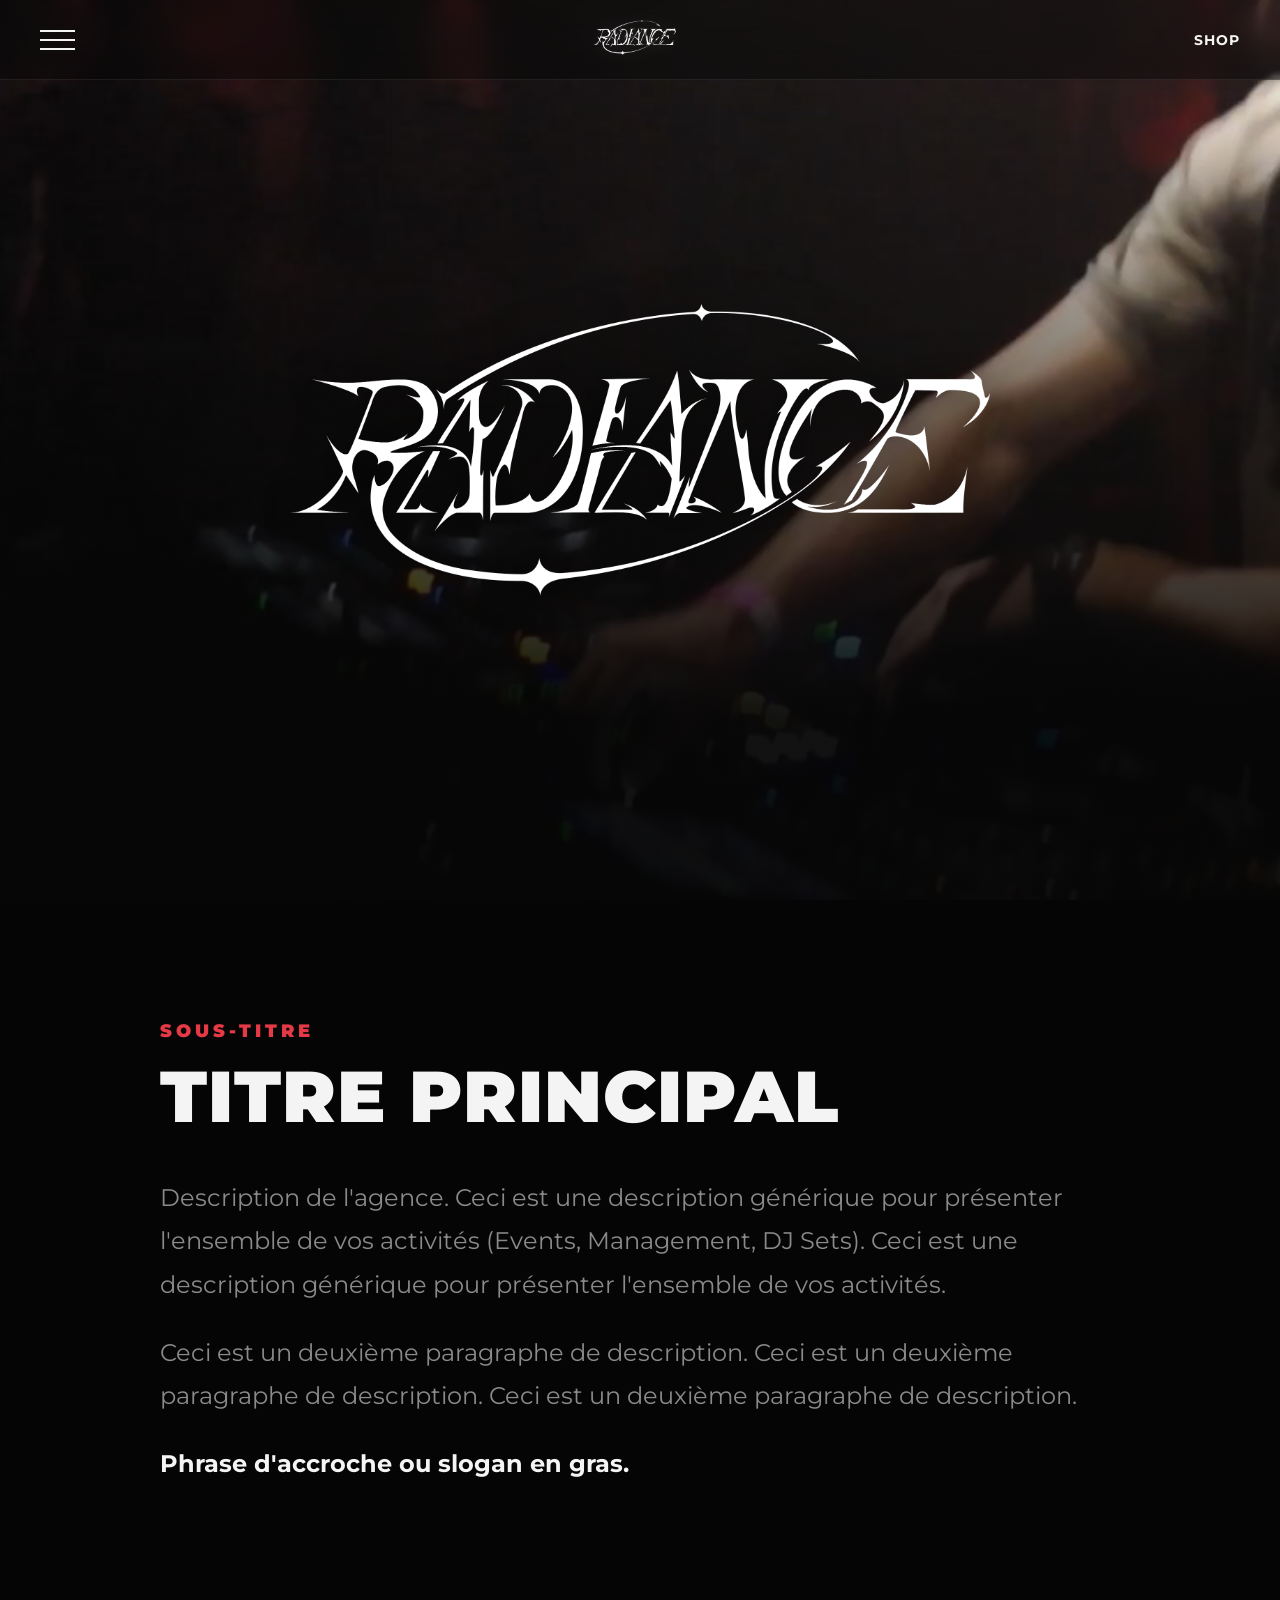
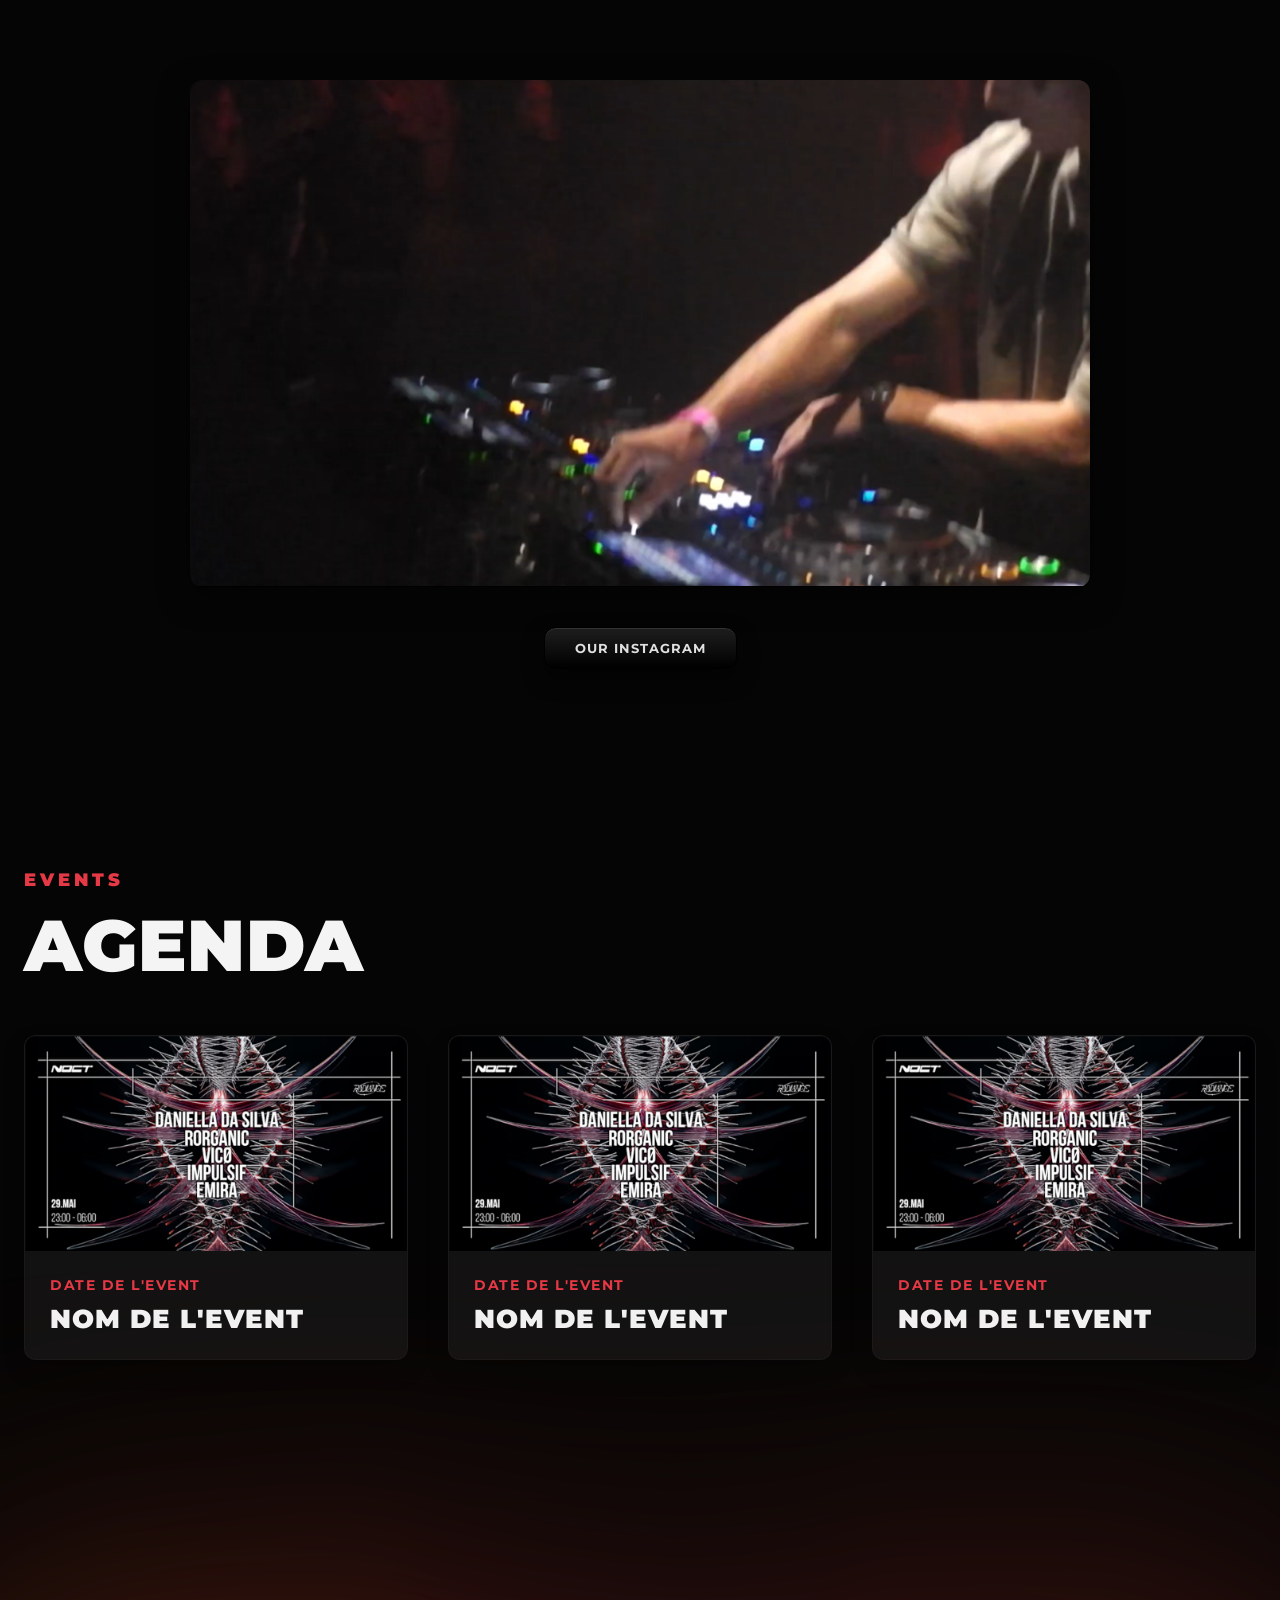
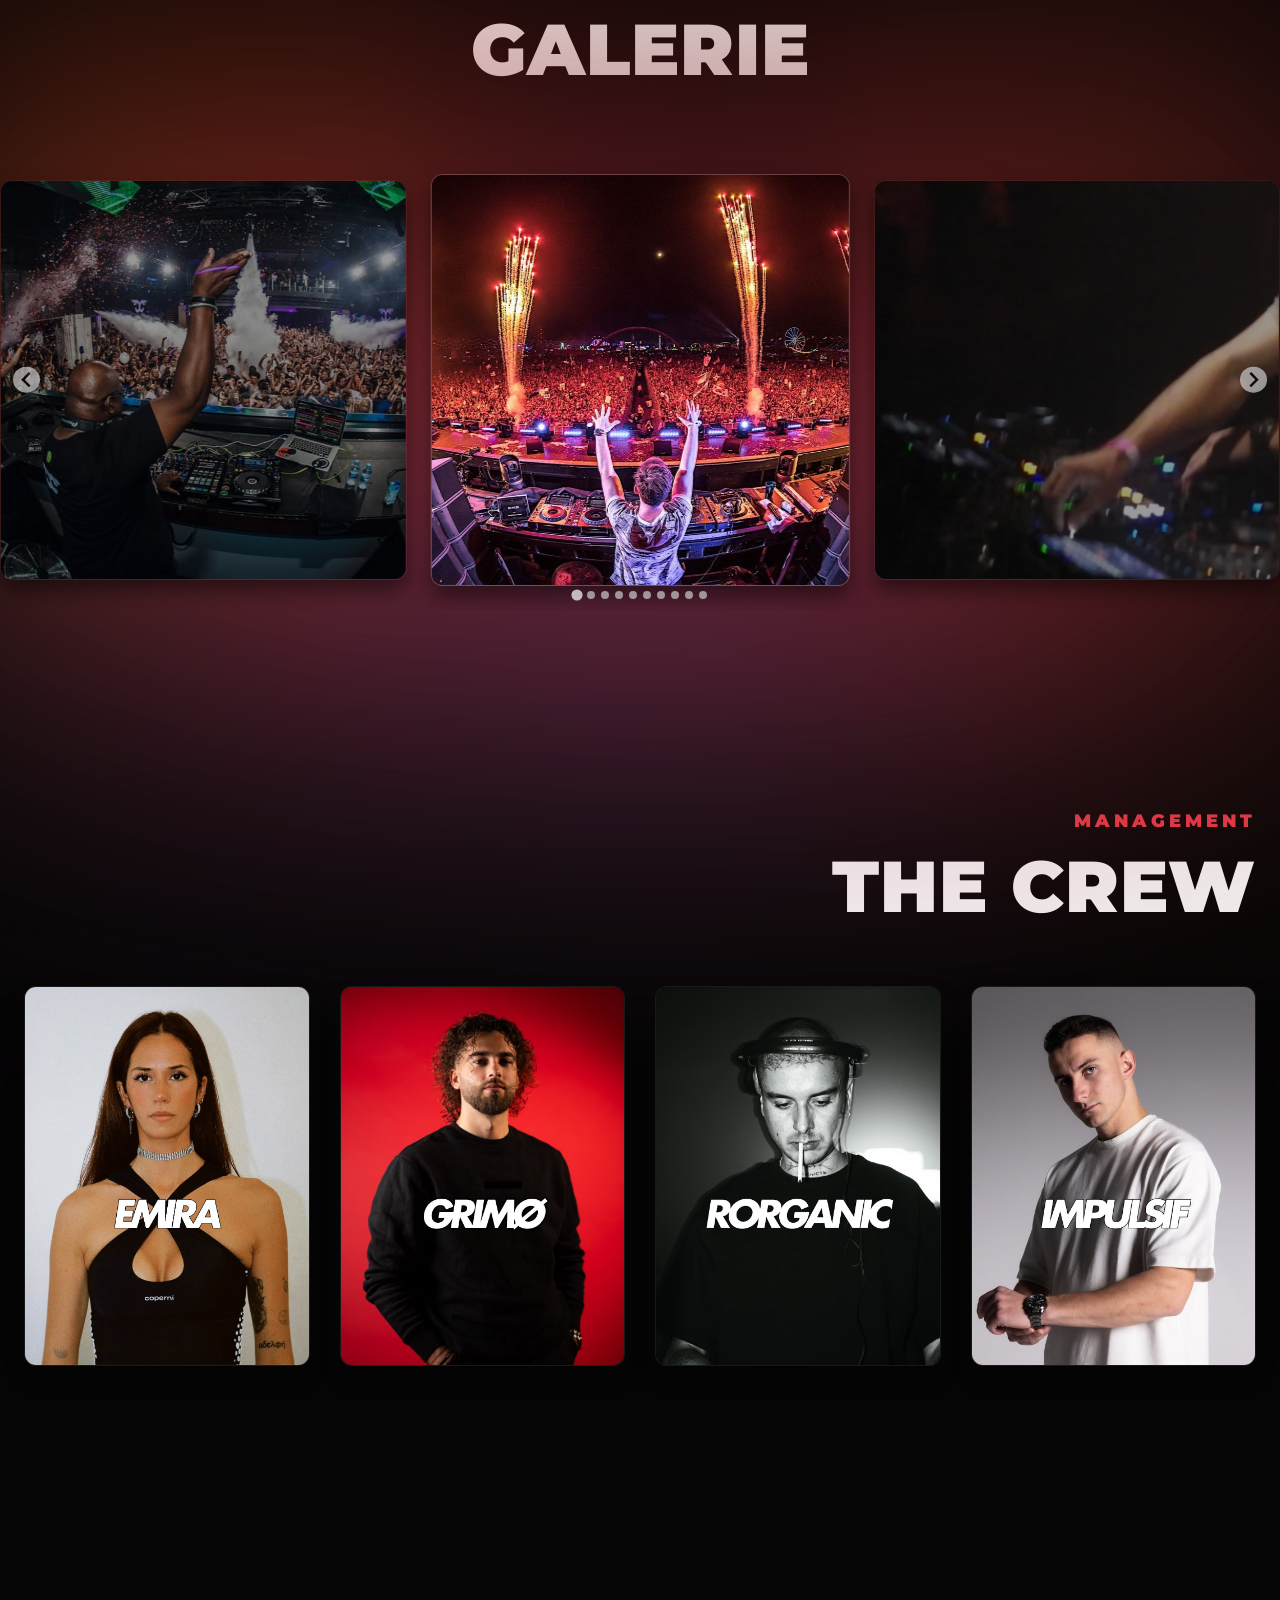
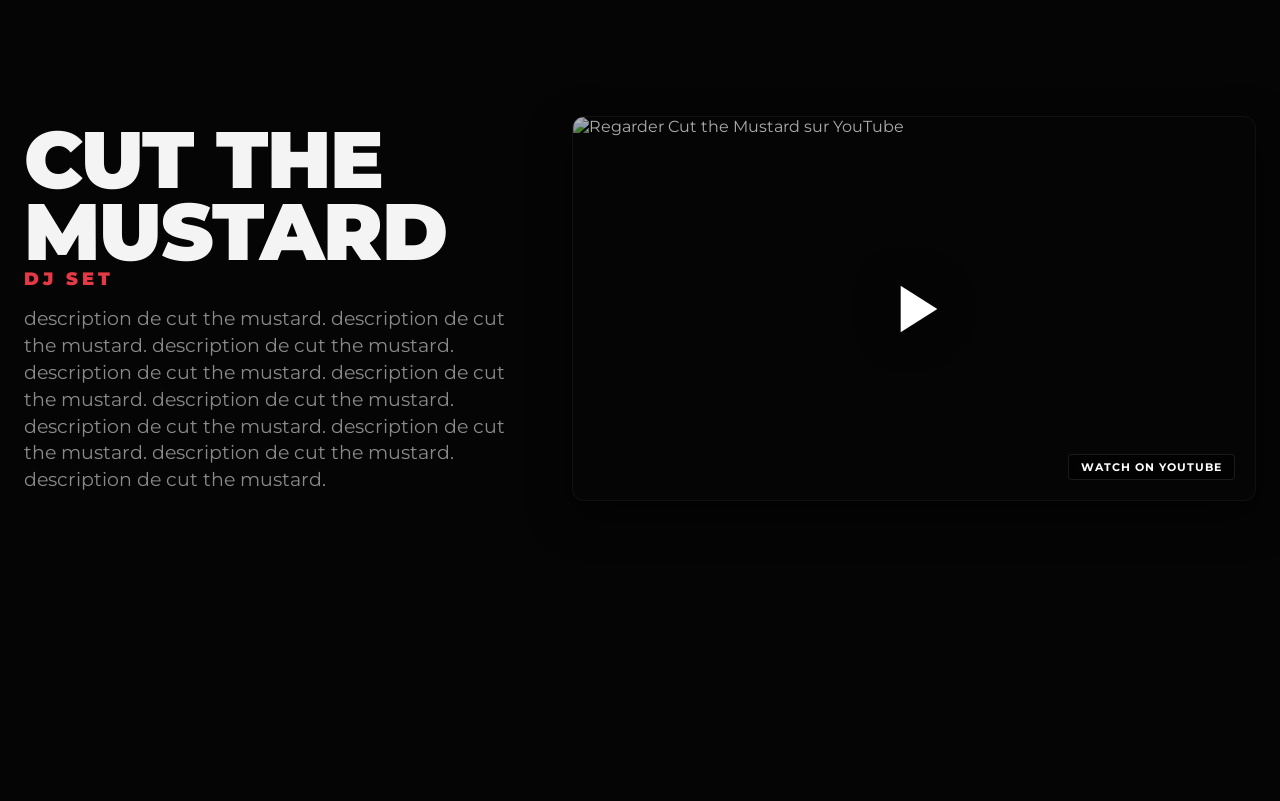
==== commit 63e29684: "cut the mustard link to youtube" ====
--- a/index.html
+++ b/index.html
@@ -254,15 +254,19 @@
                     </div>
 
                     <div class="ctm-video-column">
-                        <div class="youtube-wrapper">
-                            <iframe 
-                                src="https://www.youtube.com/embed/cTrkx1bFyN0?" 
-                                title="YouTube video player" 
-                                frameborder="0" 
-                                allow="accelerometer; autoplay; clipboard-write; encrypted-media; gyroscope; picture-in-picture; web-share" 
-                                allowfullscreen>
-                            </iframe>
-                        </div>
+                        <a href="https://www.youtube.com/channel/UCTMA6sLfgw97hSTHkUoIDag" target="_blank" class="ctm-video-link">
+                            <div class="video-placeholder-wrapper">
+                                <img src="src/images/cut-the-mustard.png" alt="Regarder Cut the Mustard sur YouTube" class="ctm-fake-video">
+                                
+                                <div class="play-btn-overlay">
+                                    <svg viewBox="0 0 24 24" fill="white" width="80px" height="80px">
+                                        <path d="M8 5v14l11-7z"/>
+                                    </svg>
+                                </div>
+
+                                <div class="yt-badge">Watch on YouTube</div>
+                            </div>
+                        </a>
                     </div>
 
                 </div>
--- a/style.css
+++ b/style.css
@@ -867,4 +867,67 @@
     .ctm-title {
         font-size: 3.5rem; /* Réduit un peu la taille du titre */
     }
+}
+
+
+/* --- Wrapper de l'image (Garde le ratio 16:9) --- */
+.video-placeholder-wrapper {
+    position: relative;
+    width: 100%;
+    aspect-ratio: 16 / 9;
+    border-radius: 12px;
+    overflow: hidden;
+    box-shadow: 0 15px 40px rgba(0,0,0,0.6);
+    border: 1px solid rgba(255, 255, 255, 0.05);
+    cursor: pointer;
+}
+
+.ctm-fake-video {
+    width: 100%;
+    height: 100%;
+    object-fit: cover;
+    transition: transform 0.6s cubic-bezier(0.4, 0, 0.2, 1), filter 0.6s ease;
+    filter: brightness(0.7); /* Un peu plus sombre par défaut */
+}
+
+/* --- Overlay du bouton Play --- */
+.play-btn-overlay {
+    position: absolute;
+    top: 0; left: 0; width: 100%; height: 100%;
+    display: flex;
+    justify-content: center;
+    align-items: center;
+    z-index: 2;
+}
+
+.play-btn-overlay svg {
+    filter: drop-shadow(0 0 20px rgba(0,0,0,0.8));
+    transition: transform 0.3s ease;
+}
+
+/* --- Petit badge discret --- */
+.yt-badge {
+    position: absolute;
+    bottom: 20px;
+    right: 20px;
+    background: rgba(0, 0, 0, 0.6);
+    padding: 5px 12px;
+    border-radius: 4px;
+    font-size: 11px;
+    font-weight: 700;
+    text-transform: uppercase;
+    letter-spacing: 1px;
+    color: white;
+    backdrop-filter: blur(5px);
+    border: 1px solid rgba(255, 255, 255, 0.1);
+}
+
+/* --- EFFETS AU SURVOL (Hover) --- */
+.video-placeholder-wrapper:hover .ctm-fake-video {
+    transform: scale(1.05);
+    filter: brightness(1); /* L'image s'éclaire au survol */
+}
+
+.video-placeholder-wrapper:hover .play-btn-overlay svg {
+    transform: scale(1.15); /* Le bouton play réagit */
 }
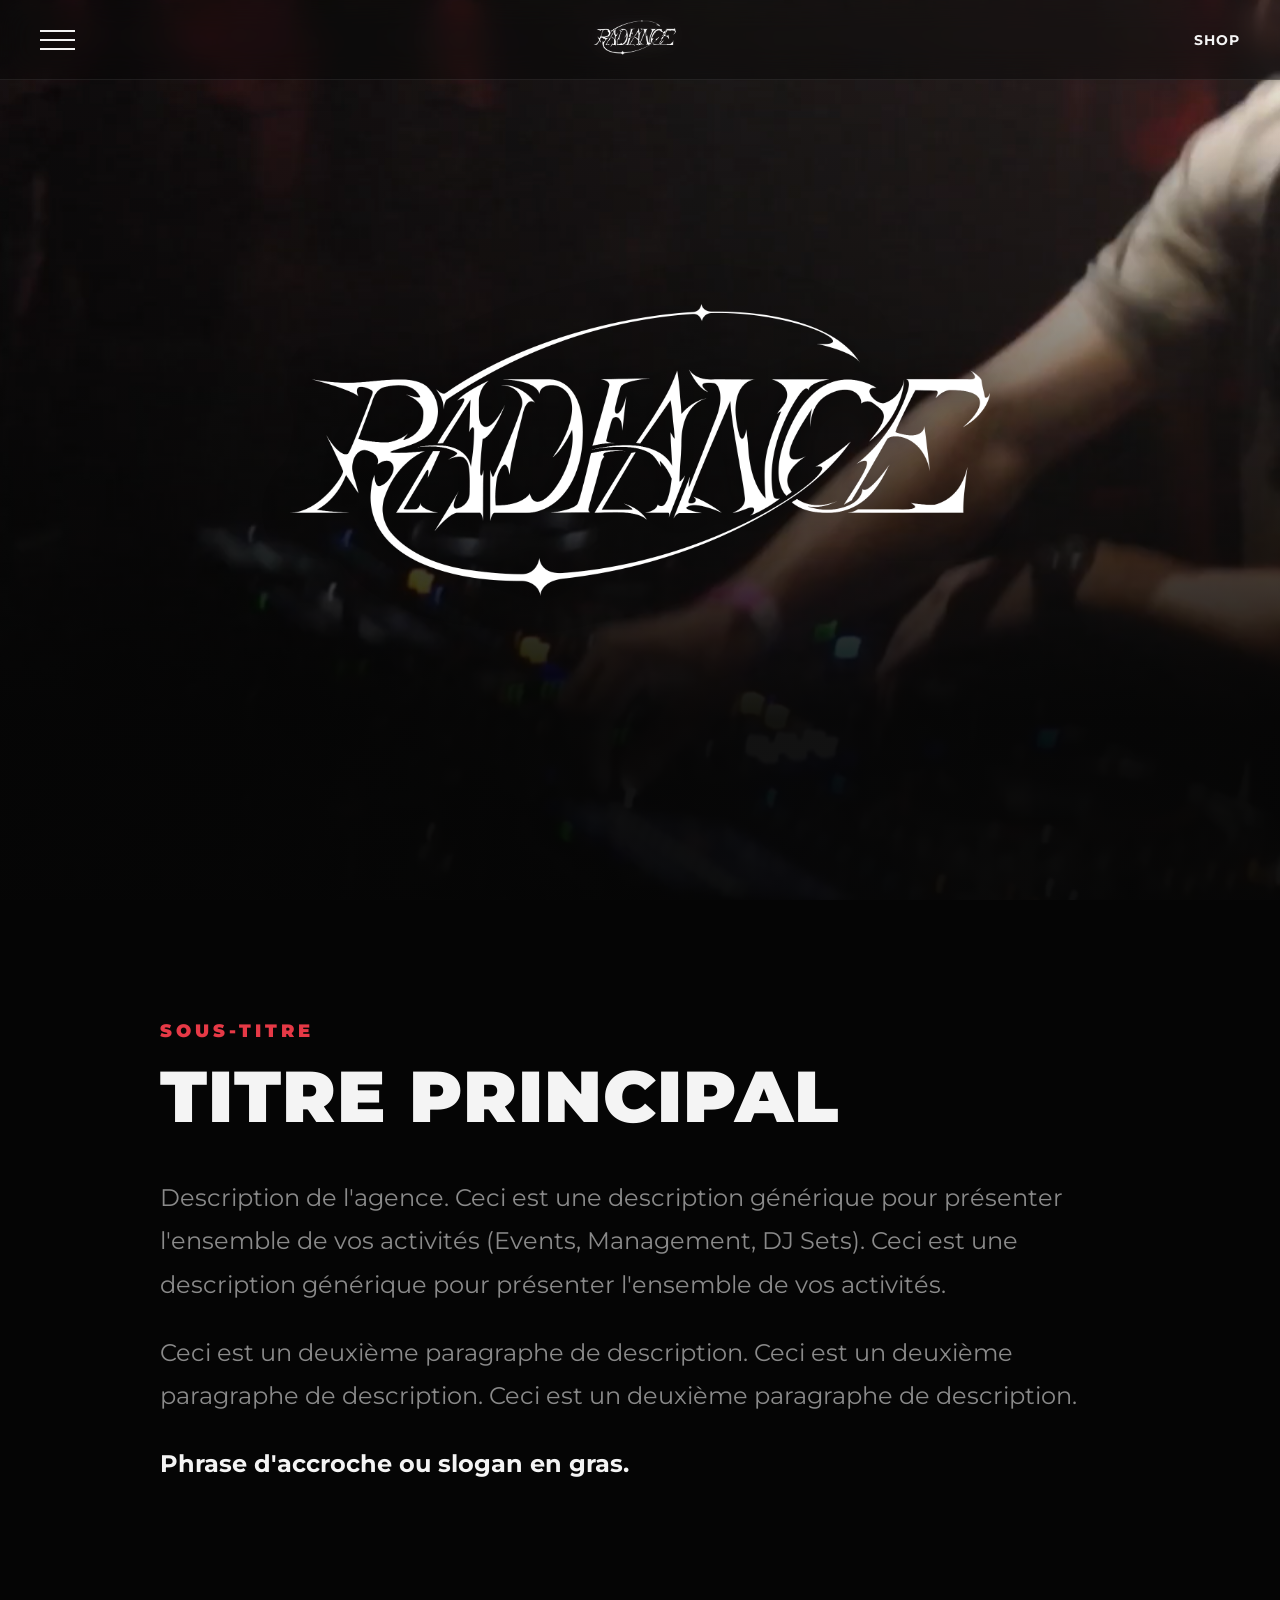
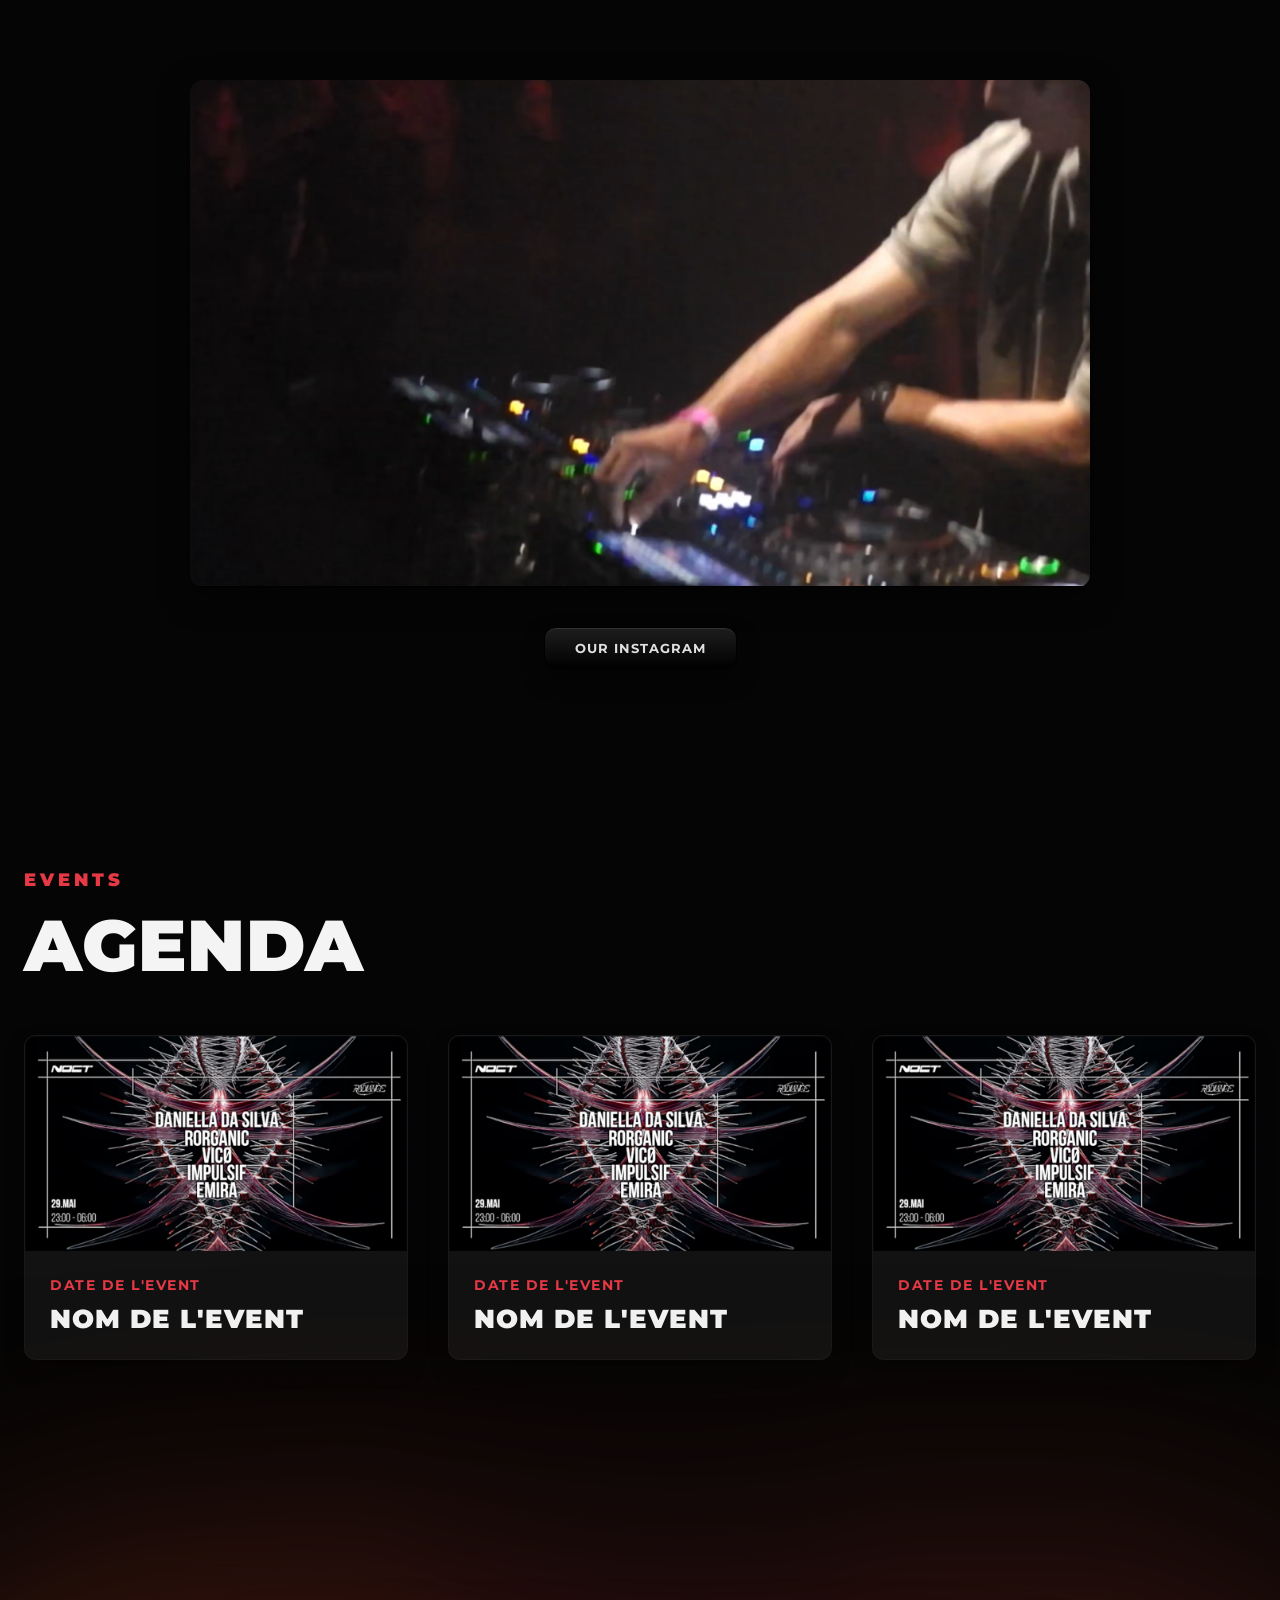
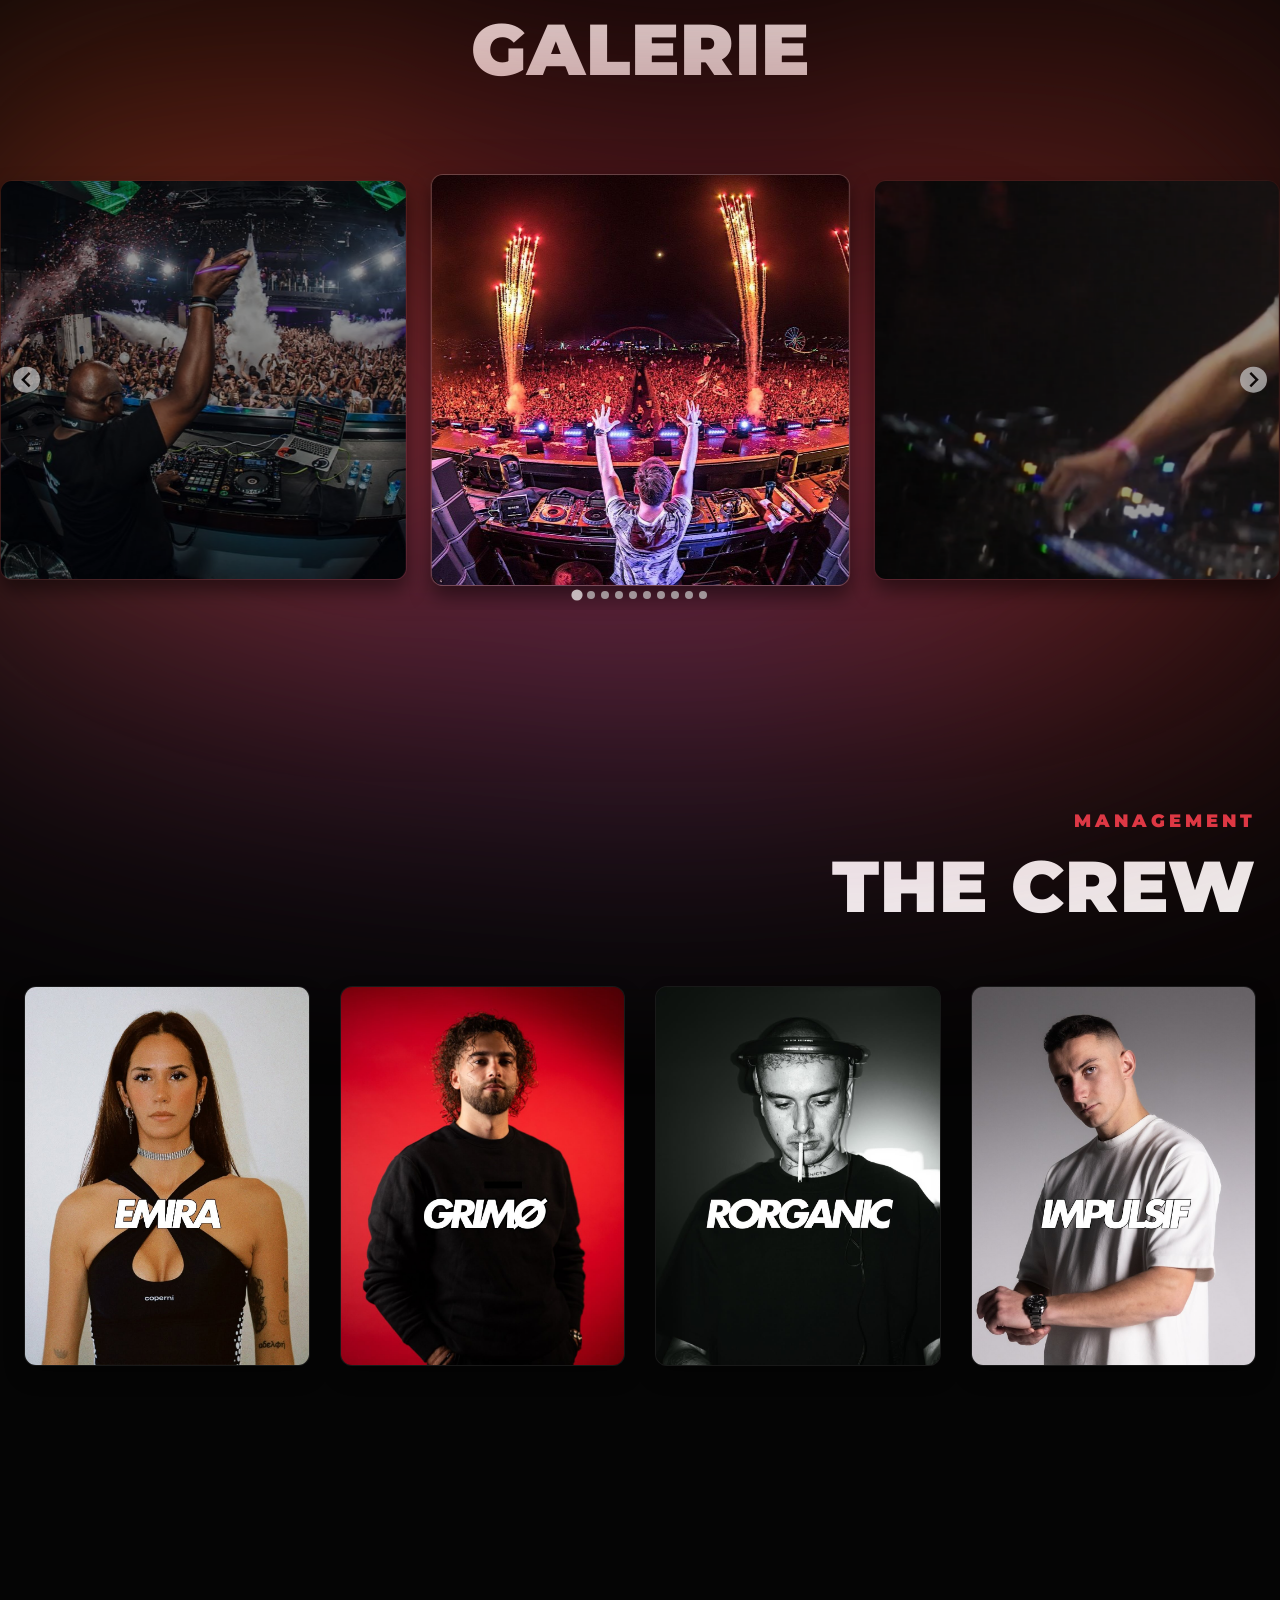
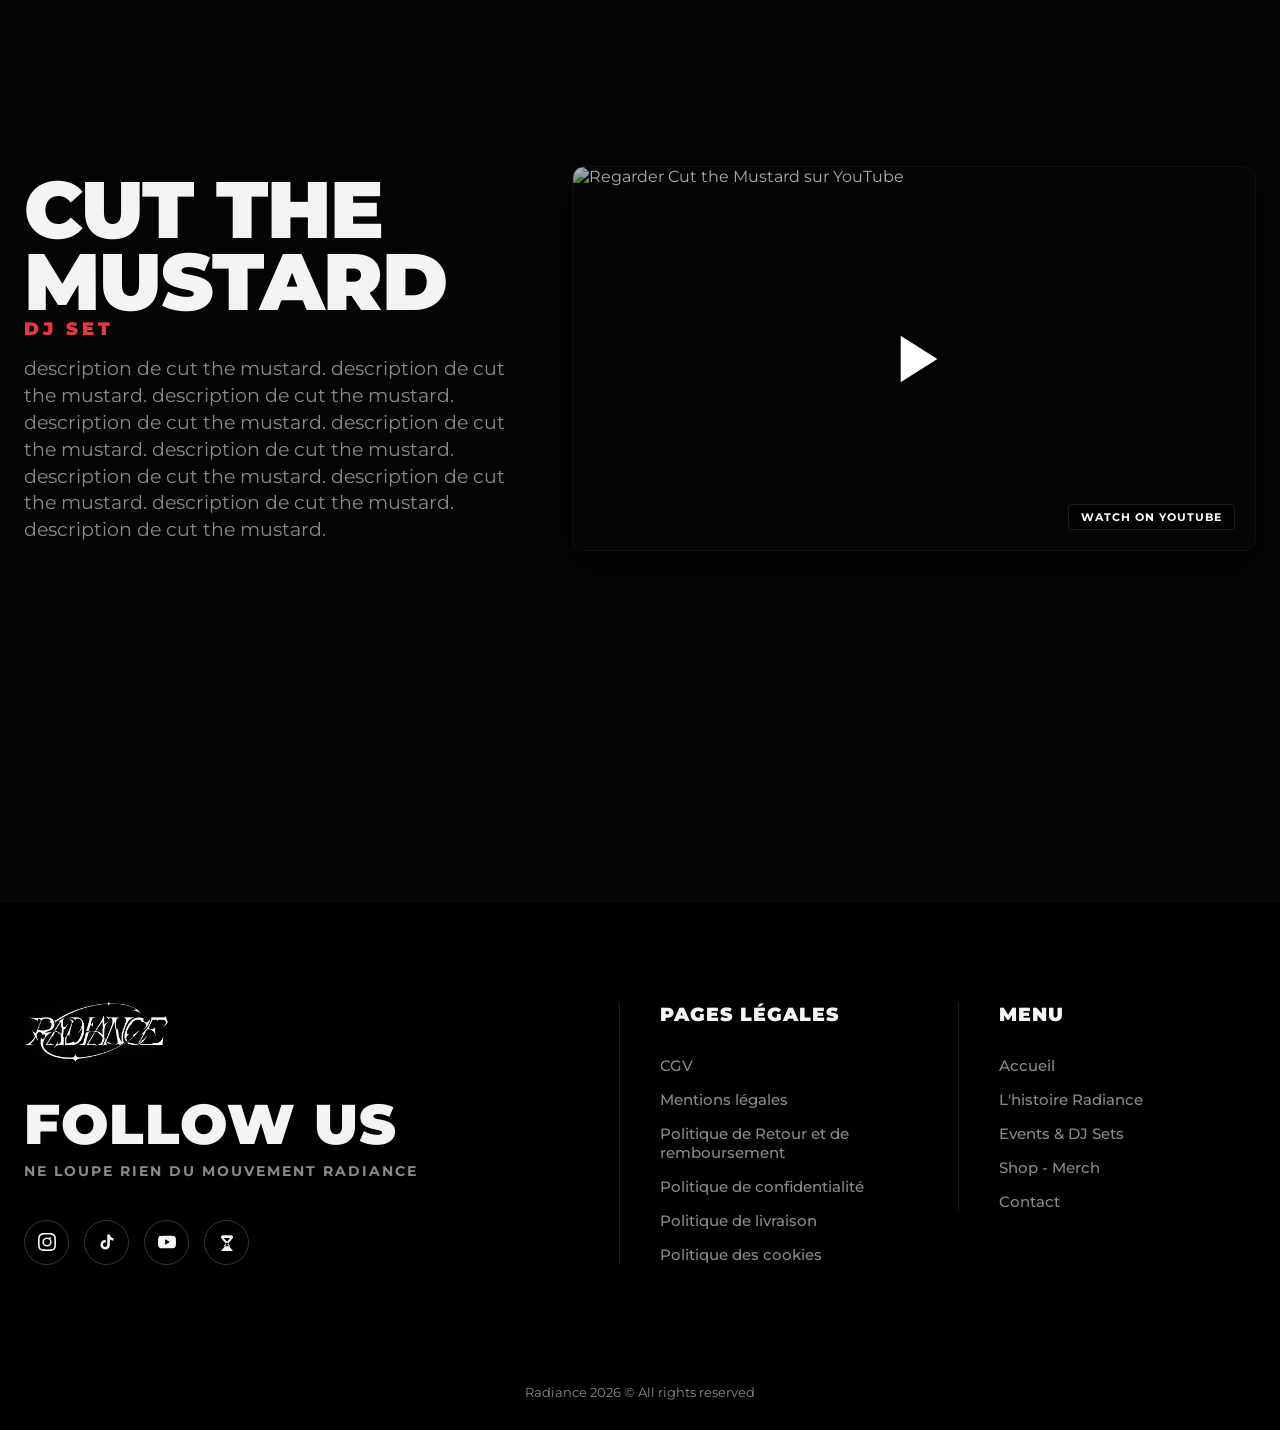
==== commit 941c2cf9: "footer" ====
--- a/index.html
+++ b/index.html
@@ -238,6 +238,9 @@
 
 
         <section id="cut-the-mustard" class="ctm-section">
+
+            <div id="ctm-glow-bg" class="ctm-glow-bg"></div>
+
             <div class="container">
                 <div class="ctm-layout">
                     
@@ -254,7 +257,7 @@
                     </div>
 
                     <div class="ctm-video-column">
-                        <a href="https://www.youtube.com/channel/UCTMA6sLfgw97hSTHkUoIDag" target="_blank" class="ctm-video-link">
+                        <a href="https://www.youtube.com/@Radianceevenementiel80" target="_blank" class="ctm-video-link">
                             <div class="video-placeholder-wrapper">
                                 <img src="src/images/cut-the-mustard.png" alt="Regarder Cut the Mustard sur YouTube" class="ctm-fake-video">
                                 
@@ -276,6 +279,64 @@
 
 
         <div class="espace-en-bas"></div>
+
+        
+
+        <footer class="site-footer">
+            <div class="container">
+                <div class="footer-layout">
+                    
+                    <!-- Colonne 1 : Marque et Réseaux -->
+                    <div class="footer-col-brand">
+                        <img src="src/images/logo.png" alt="Radiance Logo" class="footer-logo">
+                        <h2 class="footer-huge-text">FOLLOW US</h2>
+                        <p class="footer-slogan">NE LOUPE RIEN DU MOUVEMENT RADIANCE</p>
+                        
+                        <div class="social-icons">
+                            <a href="https://www.instagram.com/radiance_event/" aria-label="Instagram"><svg viewBox="0 0 24 24"><path d="M12 2.163c3.204 0 3.584.012 4.85.07 3.252.148 4.771 1.691 4.919 4.919.058 1.265.069 1.645.069 4.849 0 3.205-.012 3.584-.069 4.849-.149 3.225-1.664 4.771-4.919 4.919-1.266.058-1.644.07-4.85.07-3.204 0-3.584-.012-4.849-.07-3.26-.149-4.771-1.699-4.919-4.92-.058-1.265-.07-1.644-.07-4.849 0-3.204.013-3.583.07-4.849.149-3.227 1.664-4.771 4.919-4.919 1.266-.057 1.645-.069 4.849-.069zM12 0C8.741 0 8.333.014 7.053.072 2.695.272.273 2.69.073 7.052.014 8.333 0 8.741 0 12c0 3.259.014 3.668.072 4.948.2 4.358 2.618 6.78 6.98 6.98C8.333 23.986 8.741 24 12 24c3.259 0 3.668-.014 4.948-.072 4.354-.2 6.782-2.618 6.979-6.98.059-1.28.073-1.689.073-4.948 0-3.259-.014-3.667-.072-4.947-.196-4.354-2.617-6.78-6.979-6.98C15.668.014 15.259 0 12 0zm0 5.838a6.162 6.162 0 100 12.324 6.162 6.162 0 000-12.324zM12 16a4 4 0 110-8 4 4 0 010 8zm3.98-10.395a1.44 1.44 0 100 2.88 1.44 1.44 0 000-2.88z"/></svg></a>
+                            <a href="https://www.tiktok.com/@radianceevent" aria-label="TikTok"><svg viewBox="0 0 24 24"><path d="M19.59 6.69a4.83 4.83 0 01-3.77-4.25V2h-3.45v13.67a2.89 2.89 0 01-5.2 1.74 2.89 2.89 0 012.31-4.64 2.93 2.93 0 01.88.13V9.4a6.84 6.84 0 00-1-.05A6.33 6.33 0 005 20.1a6.34 6.34 0 0010.86-4.43v-7a8.16 8.16 0 004.77 1.52v-3.4a4.85 4.85 0 01-1.04-.1z"/></svg></a>
+                            <a href="https://www.youtube.com/@Radianceevenementiel80" aria-label="YouTube"><svg viewBox="0 0 24 24"><path d="M23.498 6.186a3.016 3.016 0 0 0-2.122-2.136C19.505 3.545 12 3.545 12 3.545s-7.505 0-9.377.505A3.017 3.017 0 0 0 .502 6.186C0 8.07 0 12 0 12s0 3.93.502 5.814a3.016 3.016 0 0 0 2.122 2.136c1.871.505 9.376.505 9.376.505s7.505 0 9.377-.505a3.015 3.015 0 0 0 2.122-2.136C24 15.93 24 12 24 12s0-3.93-.502-5.814zM9.545 15.568V8.432L15.818 12l-6.273 3.568z"/></svg></a>
+                            <a href="https://shotgun.live/fr/venues/radiance-event" target="_blank" aria-label="Shotgun Tickets">
+                                <svg viewBox="0 0 24 24" fill-rule="evenodd" clip-rule="evenodd">
+                                    <path d="M6.5 3h11a2.5 2.5 0 0 1 2 4l-6.4 7.5a1 1 0 0 0 0 1.2l6.4 7.5a2.5 2.5 0 0 1-2 4h-11a2.5 2.5 0 0 1-2-4l6.4-7.5a1 1 0 0 0 0-1.2L4.5 7A2.5 2.5 0 0 1 6.5 3zm1 3.5h9l-4.5 5.3-4.5-5.3zm0 11h9l-4.5-5.3-4.5 5.3z"/>
+                                </svg>
+                            </a>
+                        </div>
+                    </div>
+
+                    <!-- Colonne 2 : Pages Légales -->
+                    <div class="footer-col-links footer-bordered">
+                        <h3>PAGES LÉGALES</h3>
+                        <ul>
+                            <li><a href="#">CGV</a></li>
+                            <li><a href="#">Mentions légales</a></li>
+                            <li><a href="#">Politique de Retour et de remboursement</a></li>
+                            <li><a href="#">Politique de confidentialité</a></li>
+                            <li><a href="#">Politique de livraison</a></li>
+                            <li><a href="#">Politique des cookies</a></li>
+                        </ul>
+                    </div>
+
+                    <!-- Colonne 3 : Navigation -->
+                    <div class="footer-col-links footer-bordered">
+                        <h3>MENU</h3>
+                        <ul>
+                            <li><a href="#">Accueil</a></li>
+                            <li><a href="#">L'histoire Radiance</a></li>
+                            <li><a href="#">Events & DJ Sets</a></li>
+                            <li><a href="#">Shop - Merch</a></li>
+                            <li><a href="#">Contact</a></li>
+                        </ul>
+                    </div>
+
+                </div>
+
+                <!-- Copyright de fin -->
+                <div class="footer-bottom">
+                    <p>Radiance 2026 © All rights reserved</p>
+                </div>
+            </div>
+        </footer>
             
             
         
--- a/style.css
+++ b/style.css
@@ -23,20 +23,31 @@
    2. RESET & BASES
    On nettoie les marges par défaut des navigateurs.
 ========================================= */
+/* =========================================
+   2. RESET & BASES
+   On nettoie les marges par défaut des navigateurs.
+========================================= */
 *, *::before, *::after {
     box-sizing: border-box;
     margin: 0;
     padding: 0;
 }
 
-html, body {
+html {
+    background-color: var(--bg-color);
+    /* LA CORRECTION : On ne met SURTOUT PAS d'overflow sur le html */
+    /* Cela supprime la double barre de défilement */
+}
+
+body {
     width: 100%;
     min-height: 100vh;
+    overflow-x: hidden; /* C'est le body, et lui seul, qui empêche le débordement horizontal */
     background-color: var(--bg-color);
     color: var(--text-main);
     font-family: var(--font-main);
-    overflow-x: hidden; /* Empêche de scroller sur le côté par erreur */
-    -webkit-font-smoothing: antialiased; /* Rend les textes beaucoup plus nets et lisses */
+    -webkit-font-smoothing: antialiased;
+    position: relative; /* Bonne pratique globale */
 }
 
 /* Base Typographique pour les titres (Impact visuel fort) */
@@ -745,6 +756,9 @@
     /* On utilise l'opacité pour simuler l'effet "Image Claire" */
     opacity: 0.6; /* Présent mais subtil pour ne pas tout écraser */
     transition: background-image 0.8s ease-in-out, opacity 0.8s ease-in-out;
+
+    transform: translate(-50%, -50%) scale(1.3) translateZ(0); 
+    will-change: background-image, opacity;
 }
 
 /* --- Le Carrousel (Devant) --- */
@@ -930,4 +944,209 @@
 
 .video-placeholder-wrapper:hover .play-btn-overlay svg {
     transform: scale(1.15); /* Le bouton play réagit */
+}
+
+
+
+/* --- Modification de la section parente --- */
+/* --- La section parente --- */
+.ctm-section {
+    padding: 150px 0; /* Un peu plus d'air en haut et en bas */
+    background-color: var(--bg-color);
+    position: relative;
+    z-index: 1;
+    /* On a supprimé overflow: hidden ! La lumière peut enfin s'étendre. */
+}
+
+/* --- Le Spot Lumineux Parfait (Sans bords nets) --- */
+.ctm-glow-bg {
+    position: absolute;
+    top: 50%;
+    left: 50%;
+    transform: translate(-50%, -50%);
+    
+    width: 100%; 
+    height: 200%;
+    
+    background-size: cover;
+    background-position: center;
+    background-repeat: no-repeat;
+    
+    /* Le flou ambiant */
+    filter: blur(120px) saturate(1.5) brightness(0.4); 
+    
+    /* LA CORRECTION : Un fondu elliptique ultra progressif */
+    -webkit-mask-image: radial-gradient(ellipse 50% 50% at center, rgba(0,0,0,1) 0%, rgba(0,0,0,0) 80%);
+    mask-image: radial-gradient(ellipse 50% 50% at center, rgba(0,0,0,1) 0%, rgba(0,0,0,0) 80%);
+    
+    z-index: -1;
+    opacity: 0; 
+    pointer-events: none;
+    transition: opacity 0.5s ease-out;
+
+    /* ASTUCE ANTI-SAUT */
+    transform: translate(-50%, -50%) translateZ(0);
+    will-change: opacity;
+}
+
+
+
+/* =========================================
+   13. FOOTER (Pied de page)
+========================================= */
+.site-footer {
+    background-color: #000000; /* Noir pur pour trancher avec la couleur de fond de la page */
+    padding: 100px 0 30px 0;
+    margin-top: 100px;
+    border-top: 1px solid rgba(255, 255, 255, 0.05); /* Subtile ligne de séparation en haut */
+}
+
+/* --- Layout en 3 colonnes --- */
+.footer-layout {
+    display: flex;
+    justify-content: space-between;
+    align-items: flex-start;
+    gap: 40px;
+}
+
+/* --- Colonne 1 : Marque (Prend plus de place) --- */
+.footer-col-brand {
+    flex: 2; 
+    padding-right: 40px;
+}
+
+.footer-logo {
+    height: 60px; /* Ajuste selon la taille de ton logo 3D */
+    margin-bottom: 30px;
+    filter: drop-shadow(0 0 15px rgba(255,255,255,0.1));
+}
+
+.footer-huge-text {
+    font-size: 3.5rem;
+    font-weight: 900;
+    margin-bottom: 10px;
+    line-height: 1;
+    color: var(--text-main);
+}
+
+.footer-slogan {
+    font-size: 0.9rem;
+    letter-spacing: 2px;
+    font-weight: 700;
+    color: var(--text-muted);
+    margin-bottom: 40px;
+}
+
+/* --- Icônes Réseaux Sociaux (Les cercles) --- */
+.social-icons {
+    display: flex;
+    gap: 15px;
+}
+
+.social-icons a {
+    display: flex;
+    justify-content: center;
+    align-items: center;
+    width: 45px;
+    height: 45px;
+    border-radius: 50%;
+    border: 1px solid rgba(255, 255, 255, 0.2);
+    transition: all 0.3s ease;
+}
+
+.social-icons a svg {
+    width: 18px;
+    height: 18px;
+    fill: var(--text-main);
+    transition: fill 0.3s ease;
+}
+
+.social-icons a:hover {
+    border-color: var(--text-main);
+    background-color: var(--text-main);
+    transform: translateY(-3px); /* Petit bond au survol */
+}
+
+.social-icons a:hover svg {
+    fill: #000000; /* L'icône devient noire sur fond blanc au survol */
+}
+
+
+/* --- Colonnes 2 et 3 : Liens --- */
+.footer-col-links {
+    flex: 1;
+}
+
+/* C'est ici qu'on crée la ligne de séparation verticale style Newrave */
+.footer-bordered {
+    border-left: 1px solid rgba(255, 255, 255, 0.1);
+    padding-left: 40px;
+}
+
+.footer-col-links h3 {
+    font-size: 1.2rem;
+    font-weight: 900;
+    margin-bottom: 30px;
+    color: var(--text-main);
+}
+
+.footer-col-links ul {
+    display: flex;
+    flex-direction: column;
+    gap: 15px; /* Espace entre les liens */
+}
+
+.footer-col-links a {
+    color: var(--text-muted);
+    font-size: 0.95rem;
+    font-weight: 500;
+    transition: color 0.3s ease, padding-left 0.3s ease;
+}
+
+.footer-col-links a:hover {
+    color: var(--text-main);
+    padding-left: 5px; /* Petit effet de glissement au survol */
+}
+
+/* --- Copyright Bottom --- */
+.footer-bottom {
+    margin-top: 100px;
+    padding-top: 20px;
+    text-align: center;
+}
+
+.footer-bottom p {
+    color: var(--text-muted);
+    font-size: 0.8rem;
+}
+
+/* =========================================
+   MEDIA QUERIES (Tablettes & Mobiles)
+========================================= */
+@media (max-width: 992px) {
+    .footer-layout {
+        flex-wrap: wrap; /* Permet aux colonnes de passer à la ligne */
+    }
+    .footer-col-brand {
+        flex: 100%; /* Prend toute la largeur en haut */
+        margin-bottom: 50px;
+        padding-right: 0;
+    }
+    .footer-col-links {
+        flex: 1; /* Les deux menus restent côte à côte en dessous */
+    }
+}
+
+@media (max-width: 576px) {
+    .footer-layout {
+        flex-direction: column; /* Tout s'empile */
+        gap: 50px;
+    }
+    .footer-huge-text {
+        font-size: 2.5rem;
+    }
+    .footer-bordered {
+        border-left: none; /* On retire les lignes verticales sur mobile */
+        padding-left: 0;
+    }
 }
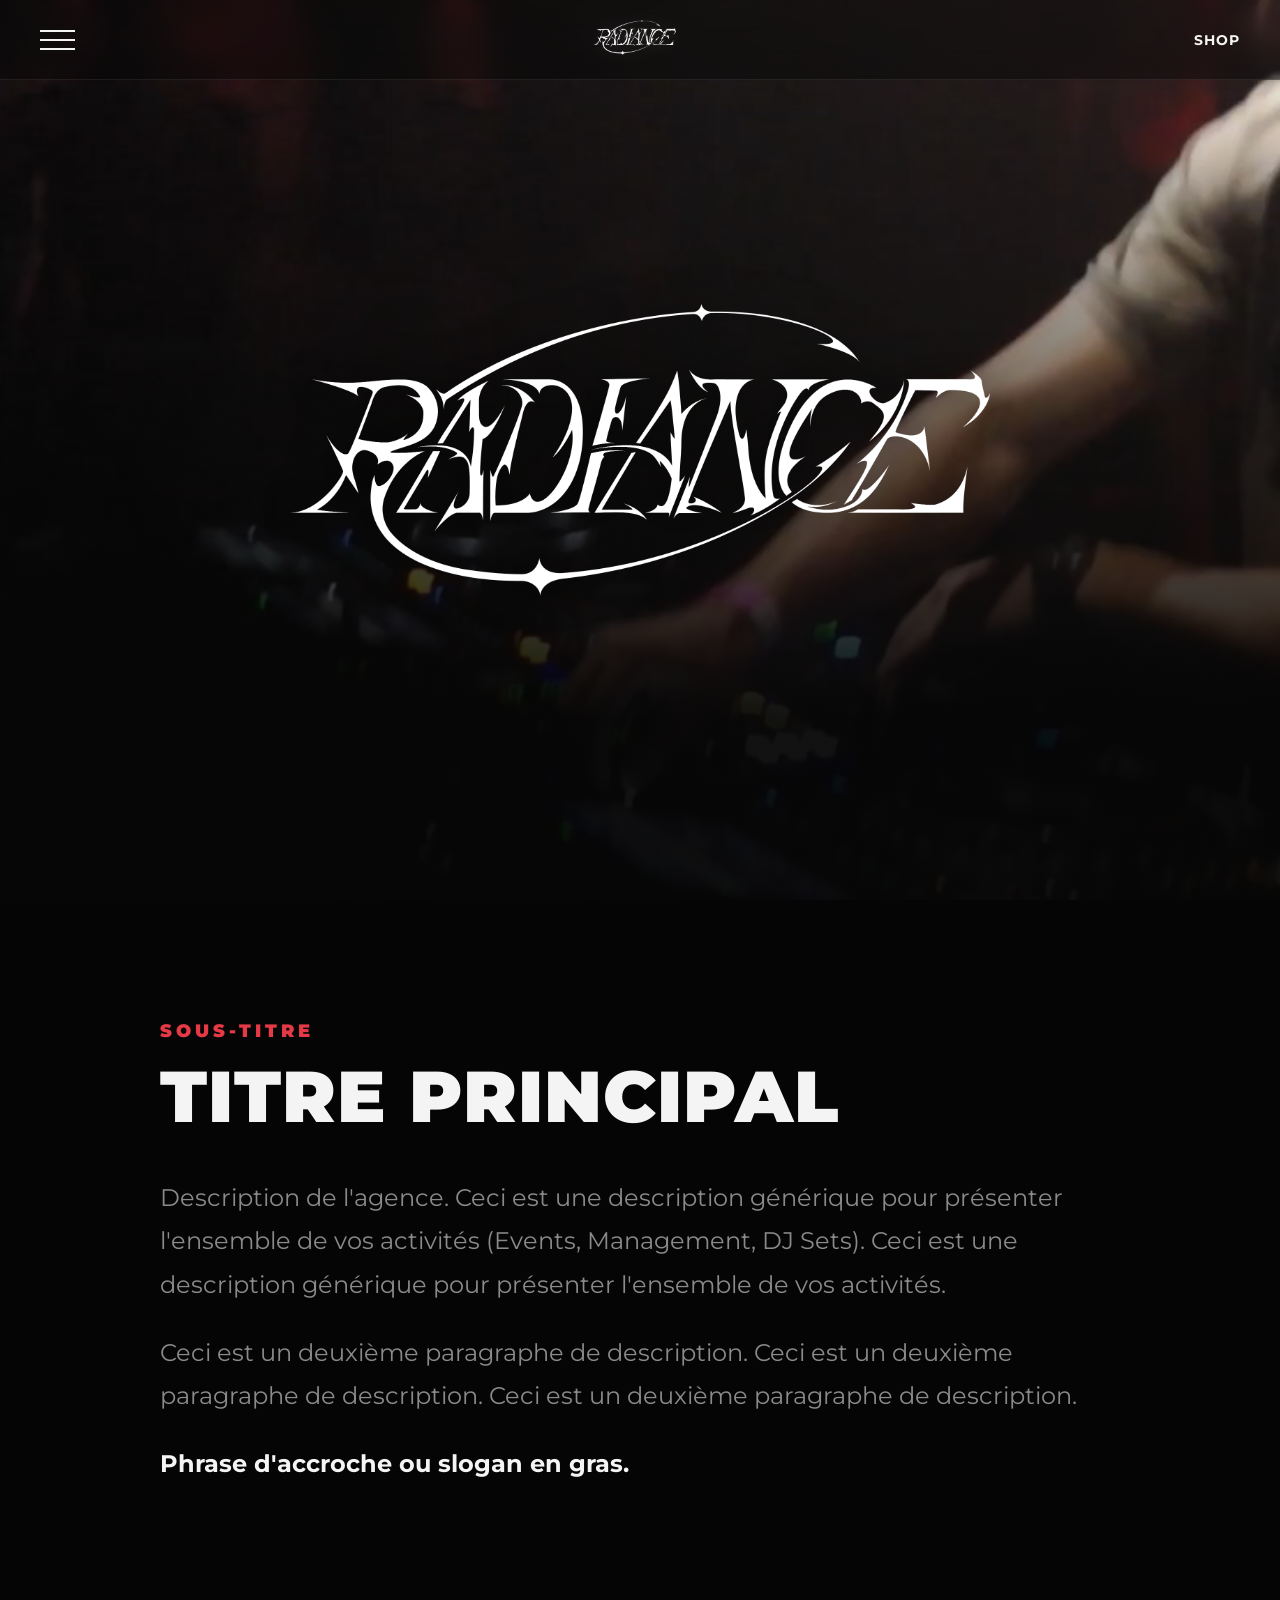
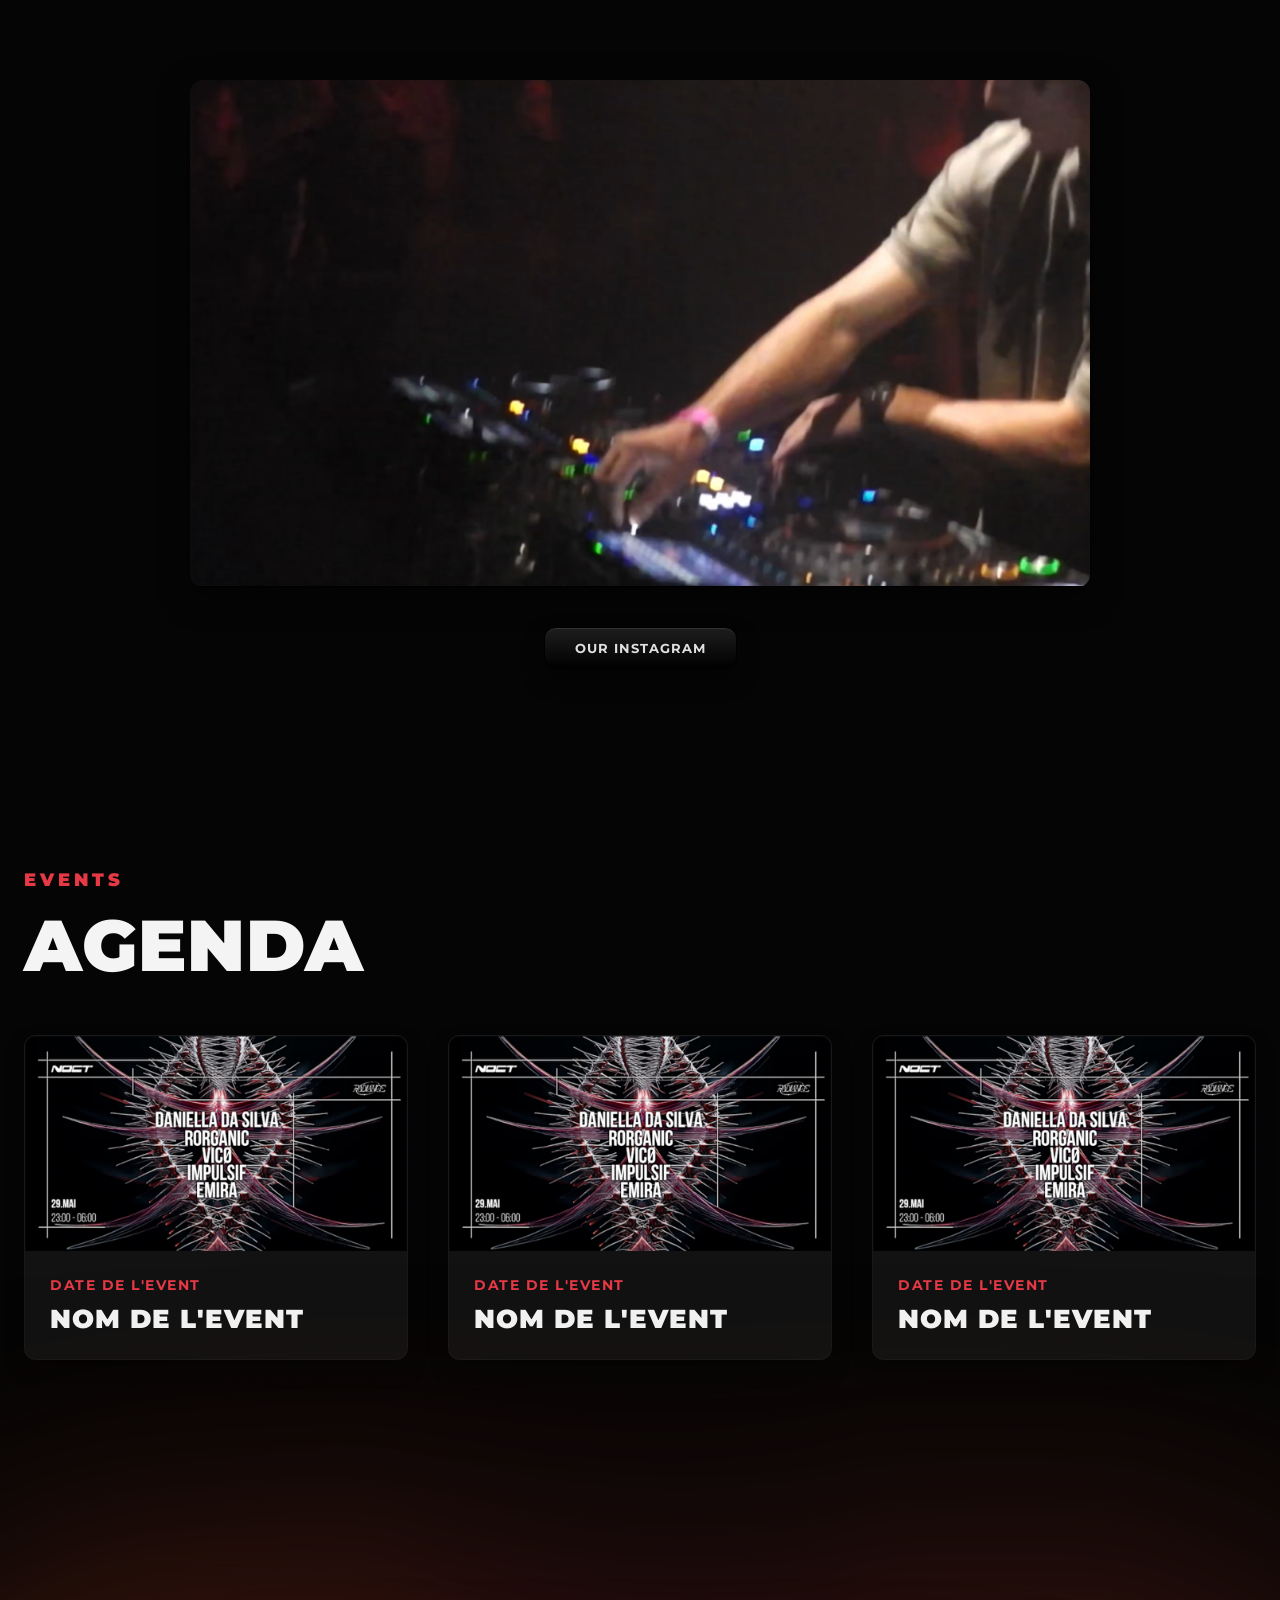
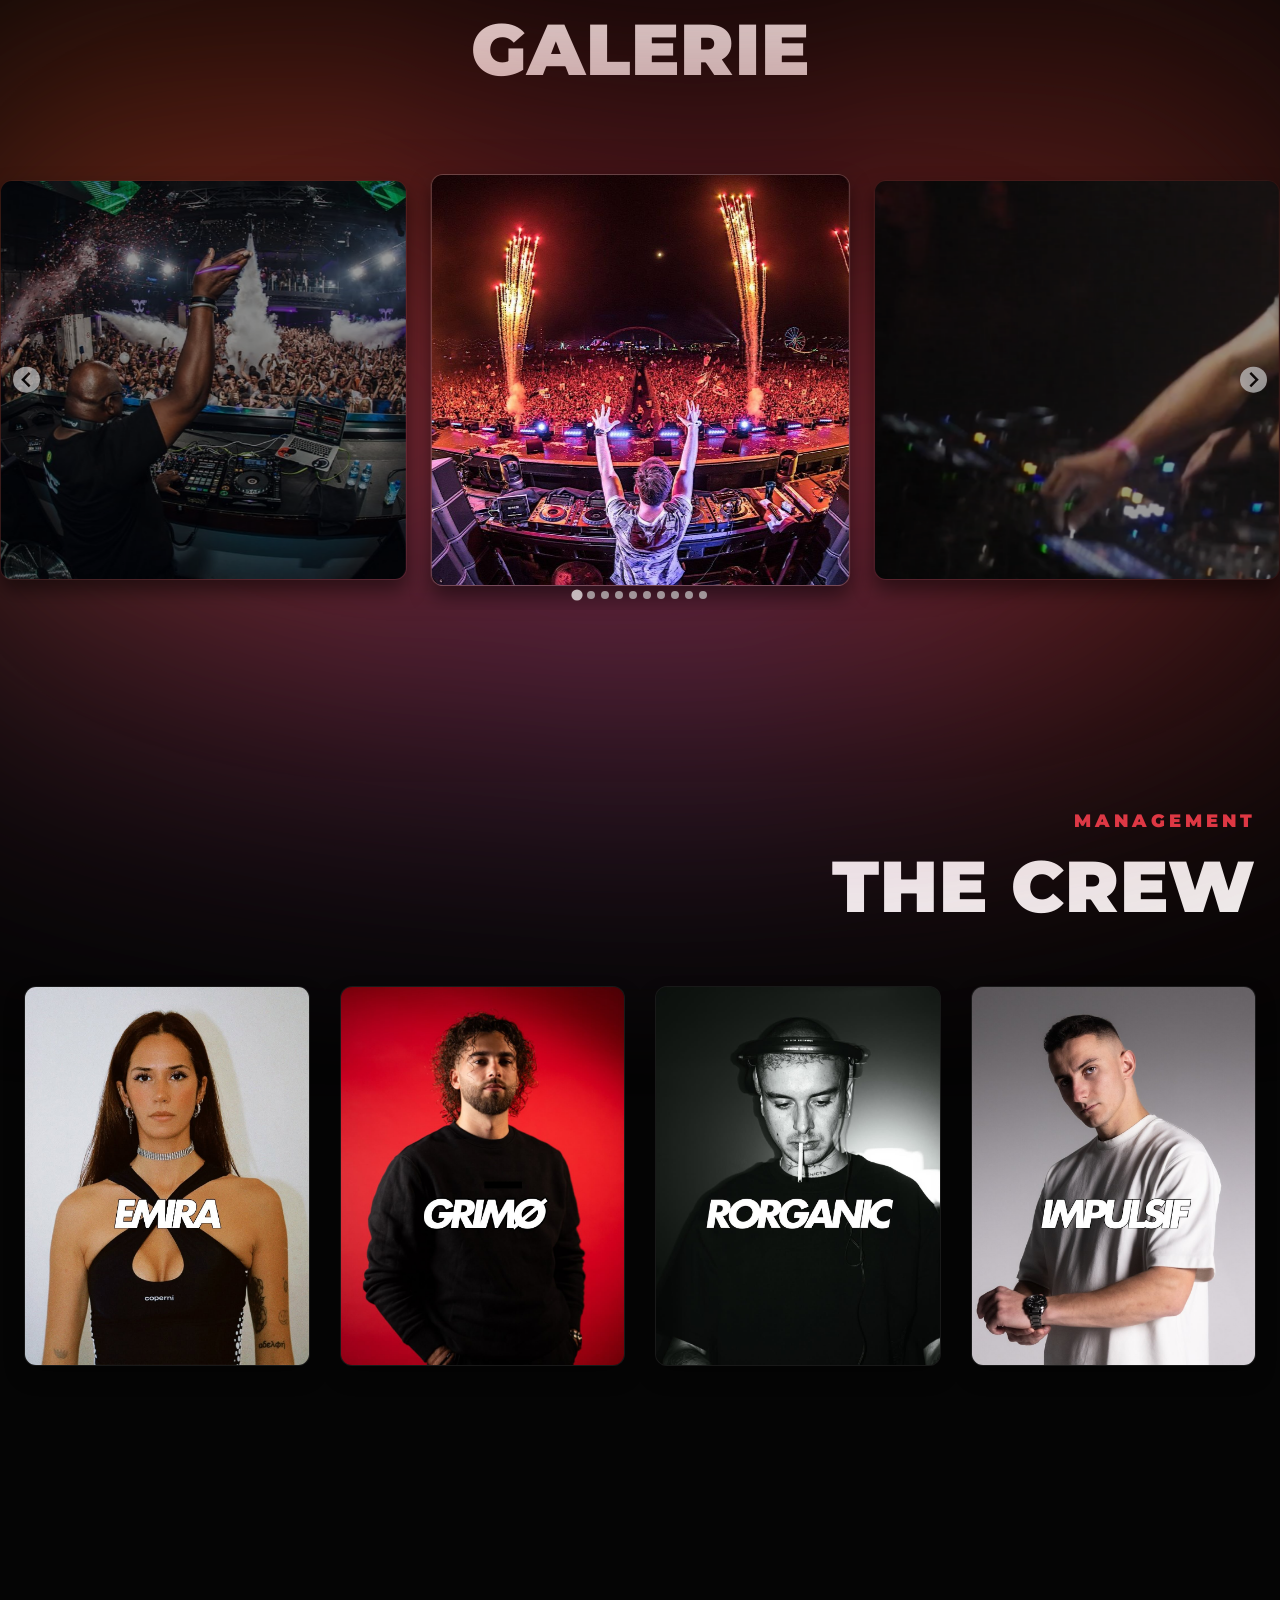
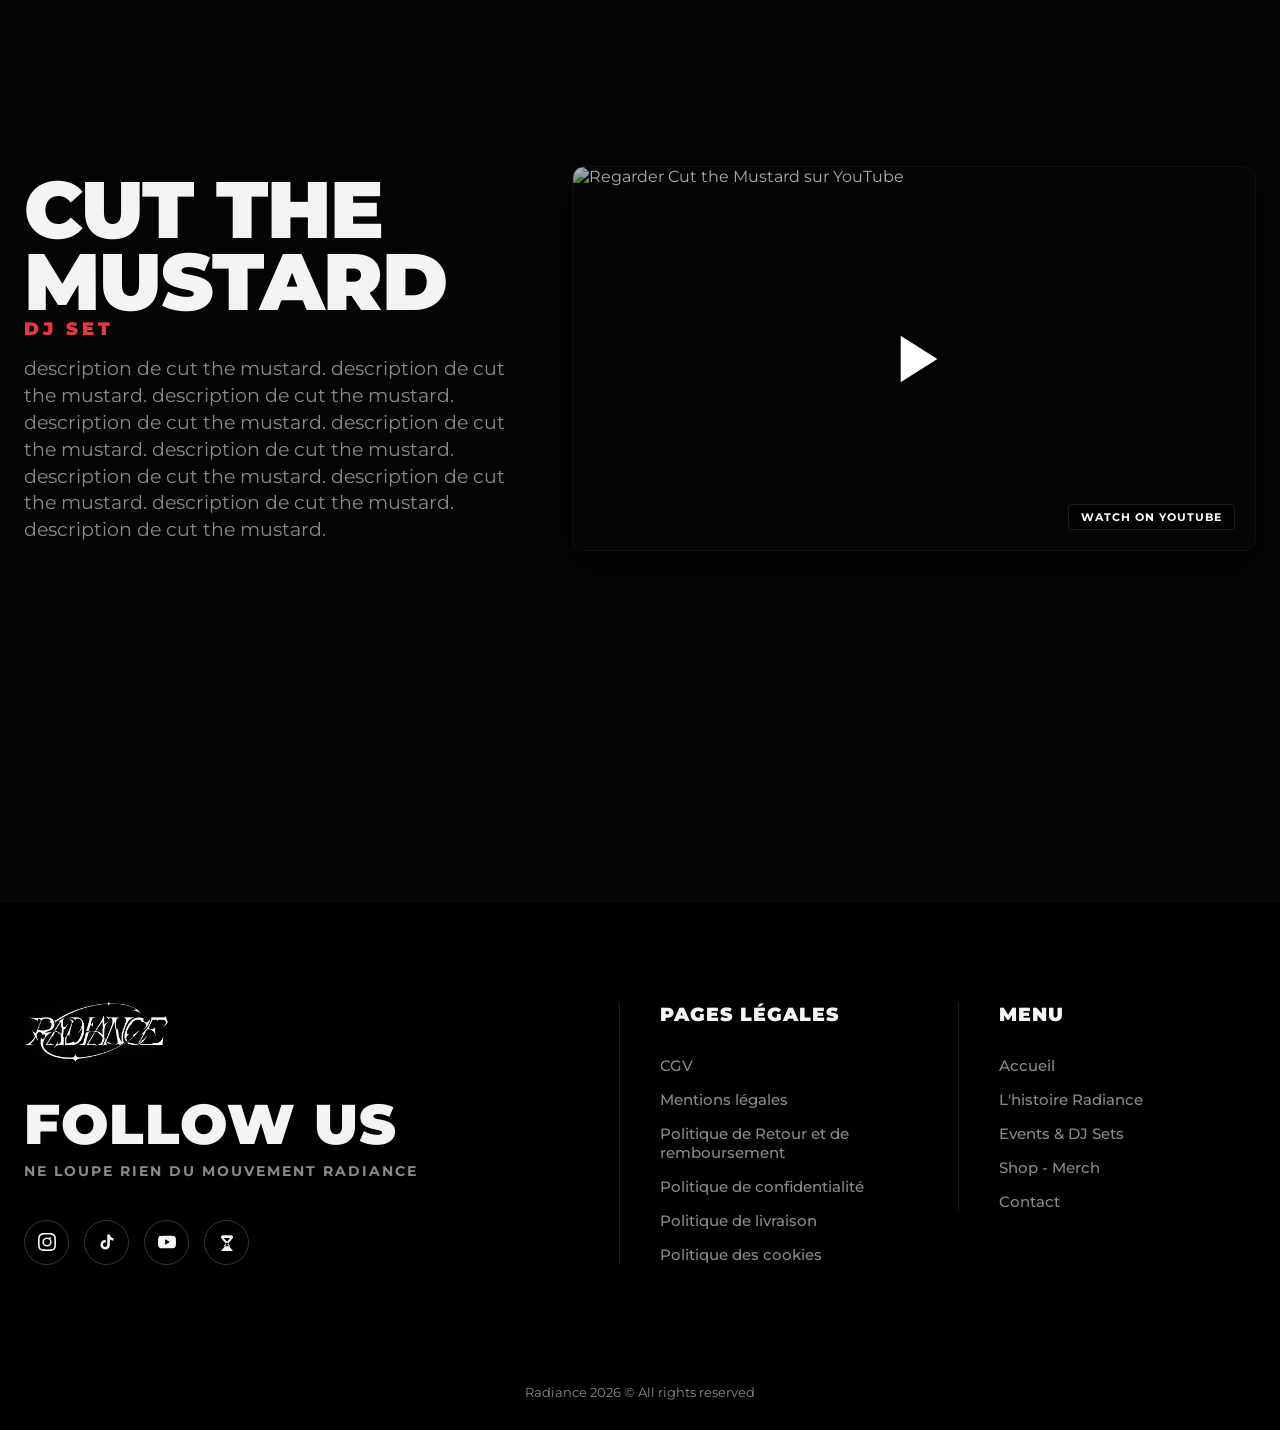
==== commit aa24a78a: "Merge contact and shop pages into main" ====
--- a/index.html
+++ b/index.html
@@ -25,7 +25,7 @@
                 <img src="src/images/logo.png" alt="Radiance Logo" class="header-logo">
             </a>
 
-            <a href="/shop" class="shop-link">Shop</a>
+            <a href="shop.html" class="shop-link">Shop</a>
         </div>
     </header>
 
@@ -39,8 +39,8 @@
                 <li><a href="#events" class="menu-link">Event</a></li>
                 <li><a href="https://www.instagram.com/radiancee_agency/" class="menu-link">Management</a></li>
                 <li><a href="#showcase" class="menu-link">Cut the mustard</a></li>
-                <li><a href="/shop" class="menu-link">Shop</a></li>
-                <li><a href="#main-footer" class="menu-link">Contact</a></li>
+                <li><a href="shop.html" class="menu-link">Shop</a></li>
+                <li><a href="contact.html" class="menu-link">Contact</a></li>
             </ul>
         </div>
     </nav>
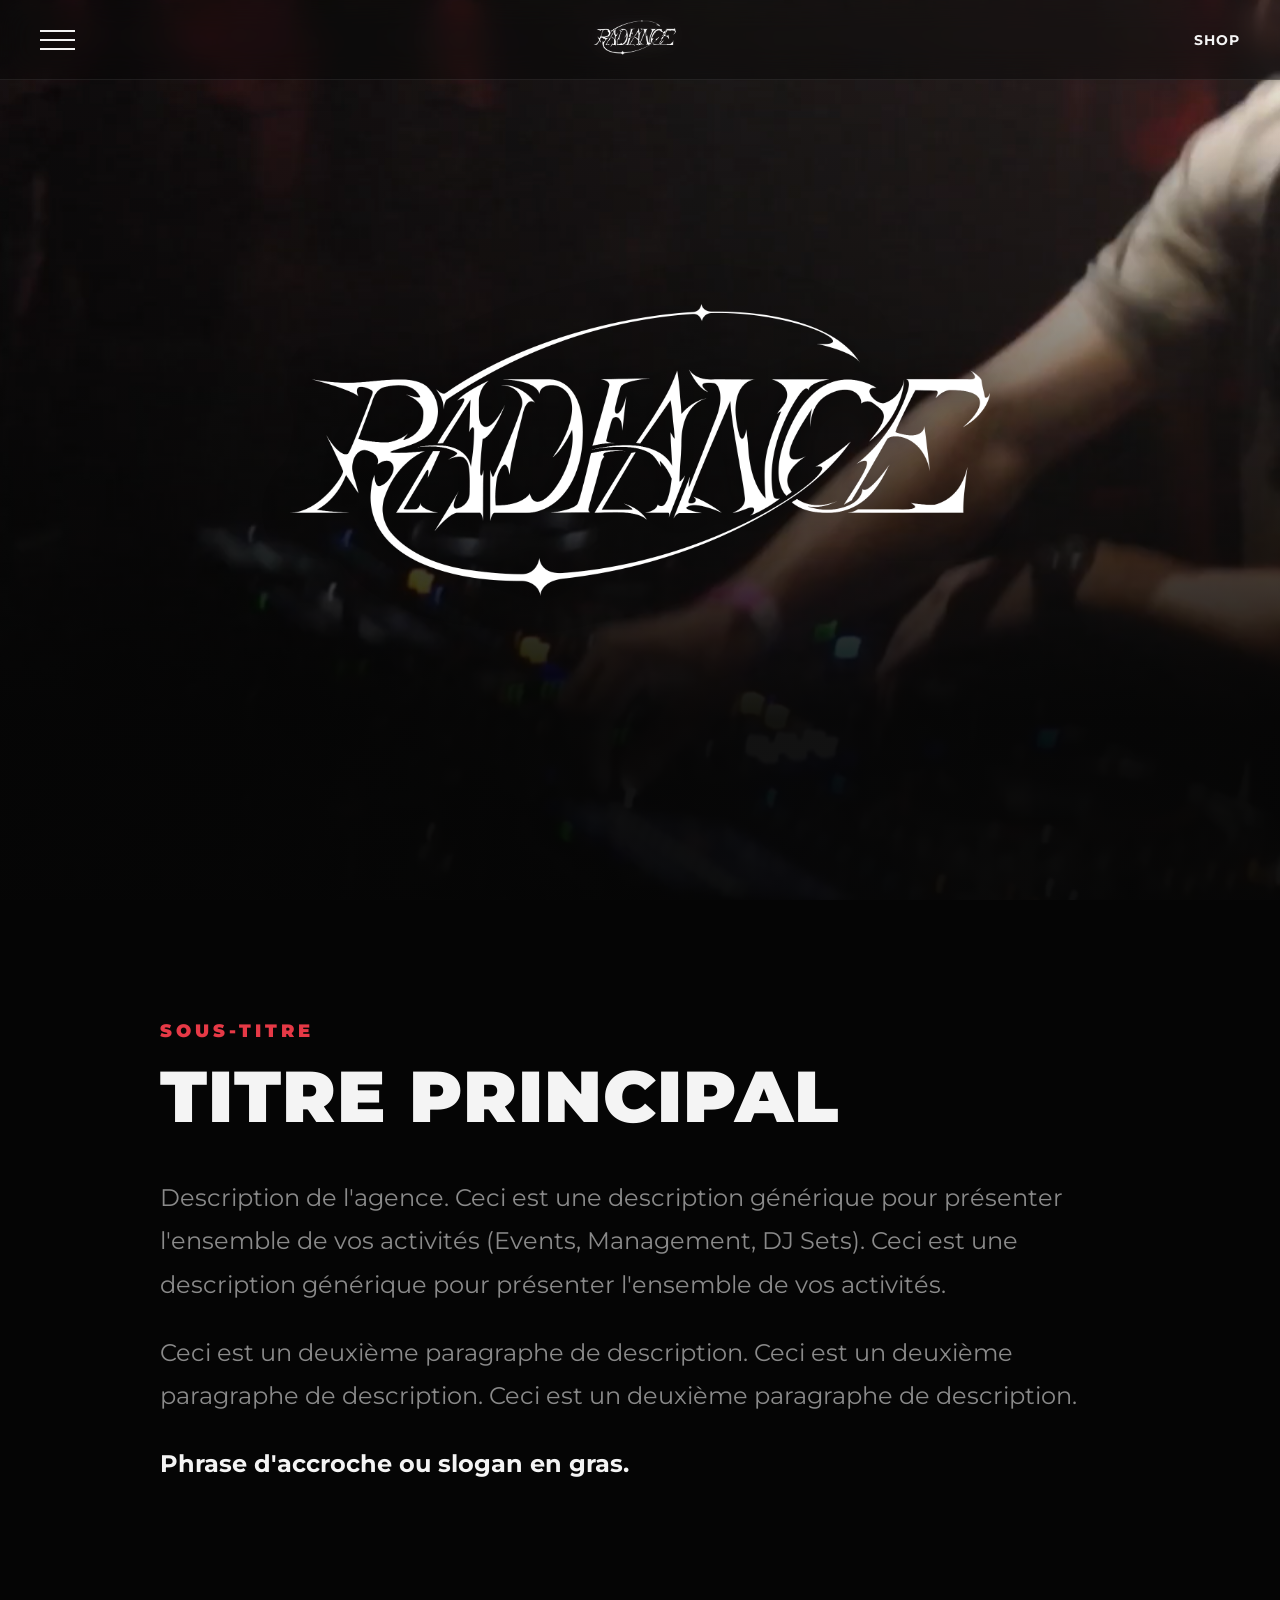
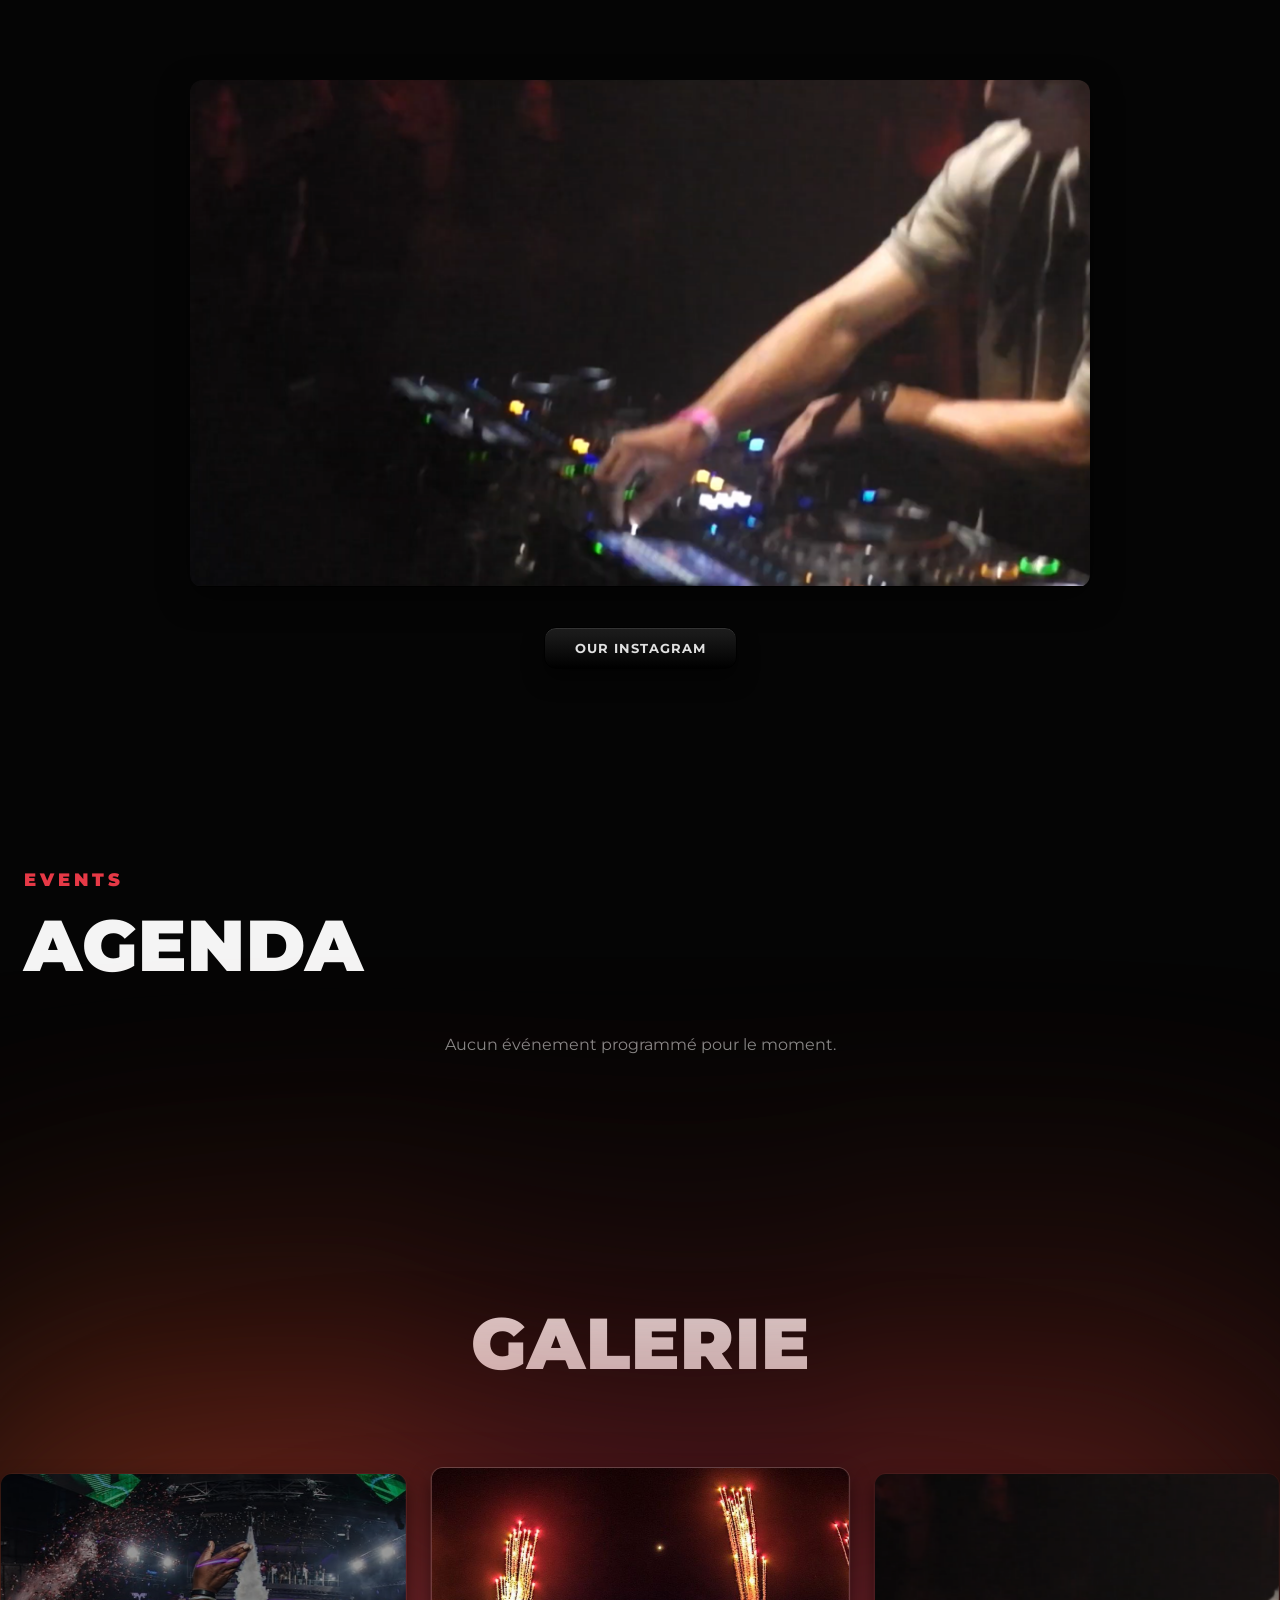
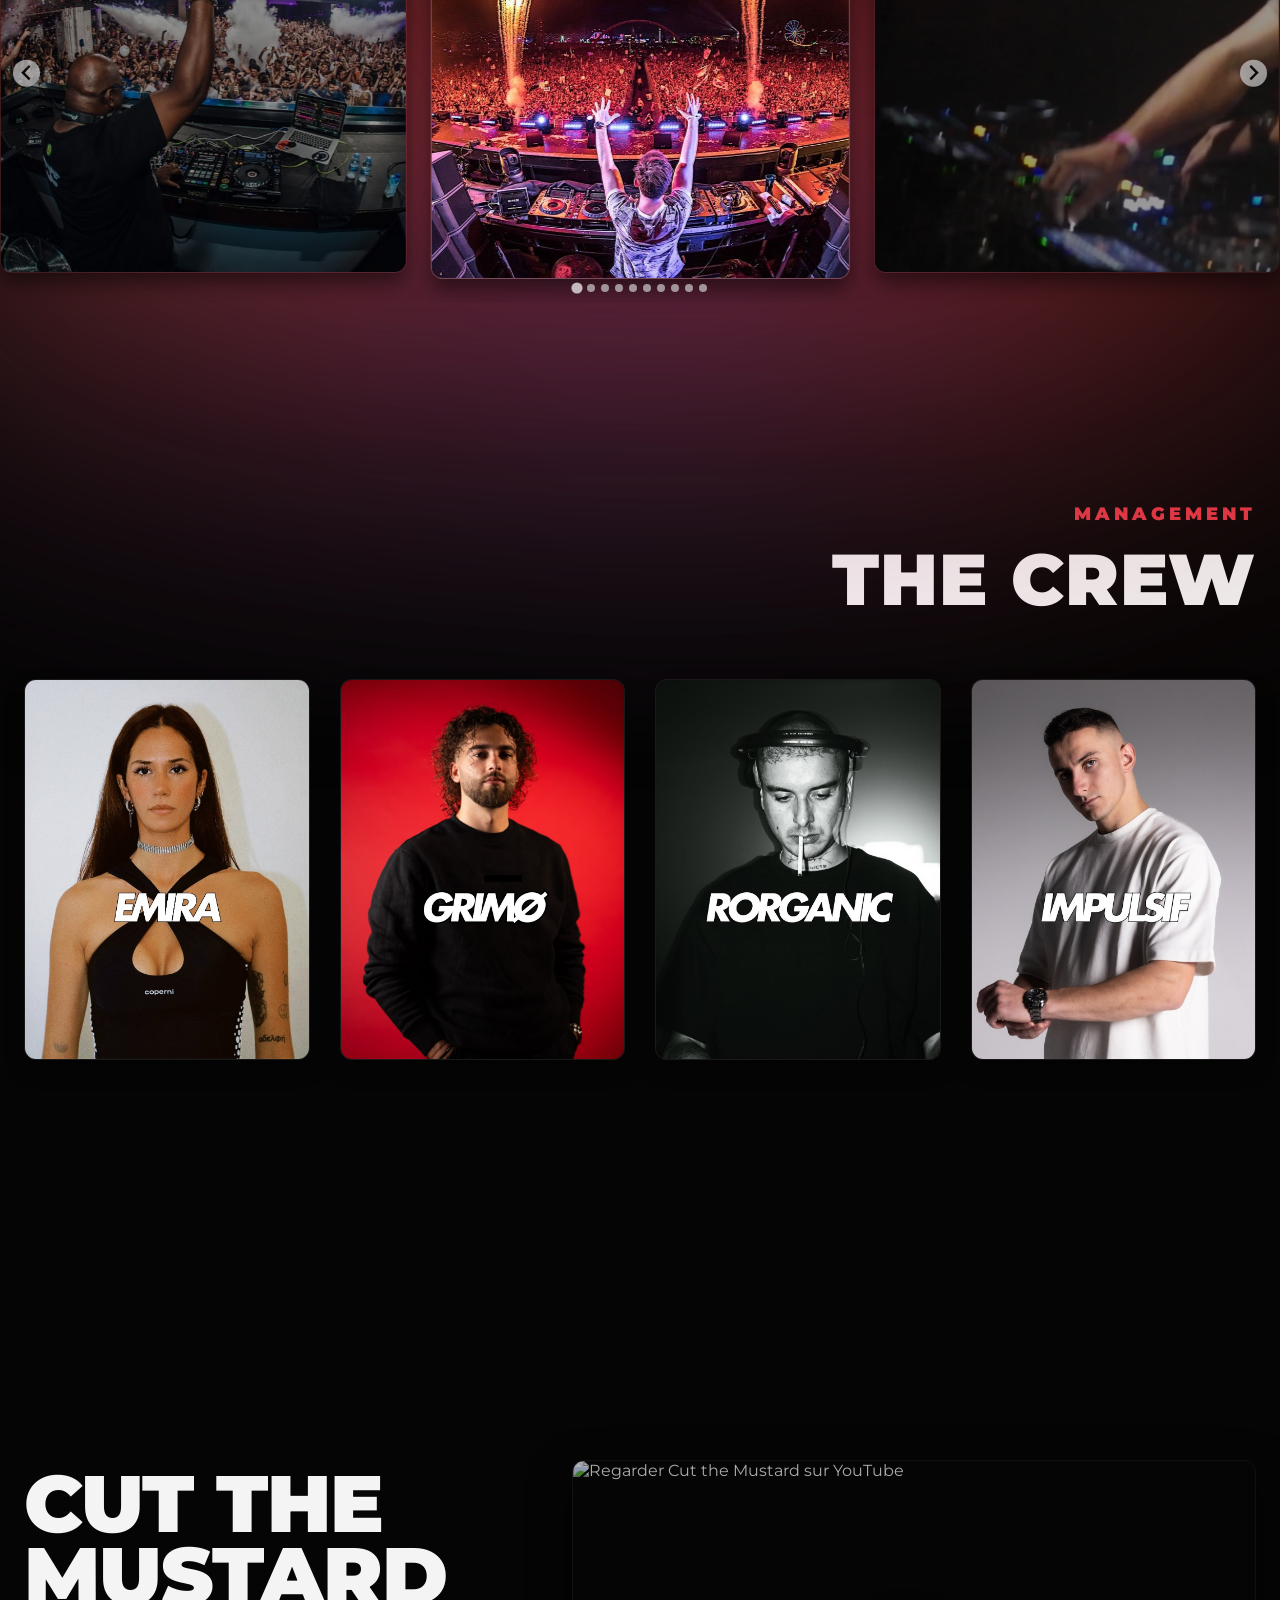
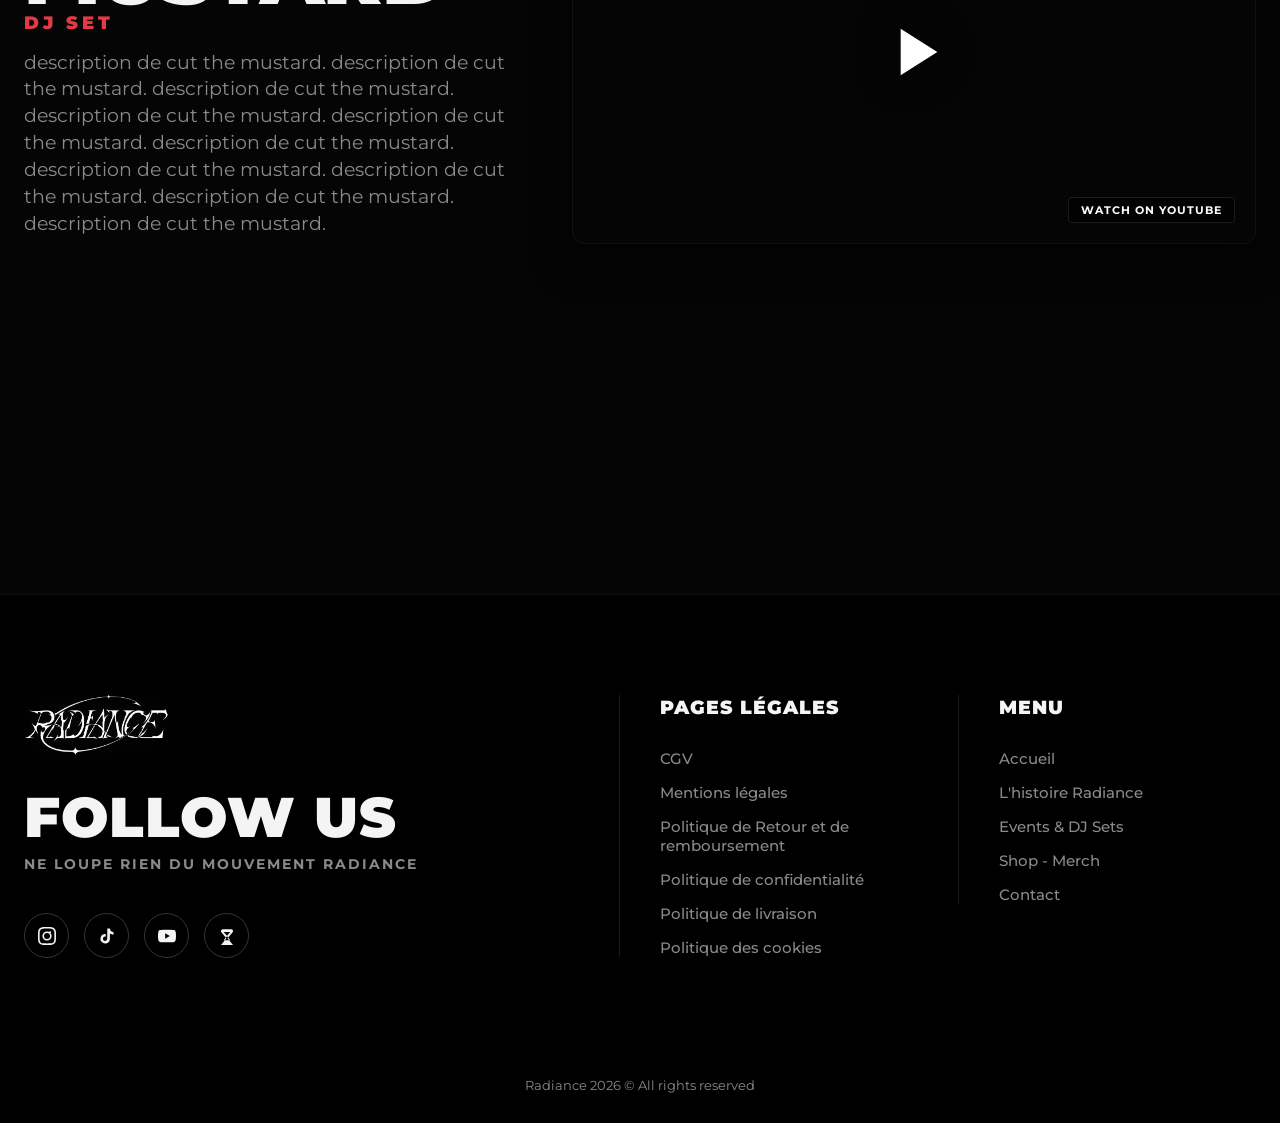
==== commit 7c0e3655: "server + shop + contact" ====
--- a/index.html
+++ b/index.html
@@ -105,46 +105,18 @@
         </section>
 
 
-        <section id="events" class="events-section">
+        <section class="events-section">
             <div class="container">
                 <div class="left">
                     <h4 class="section-subtitle">Events</h4>
                     <h2 class="section-title">Agenda</h2>
                 </div>
-
-                <div class="events-grid">
-                    
-                    <div class="event-card">
-                        <div class="event-image-wrapper">
-                            <img src="src/images/event.png" alt="Affiche Event" class="event-photo">
-                        </div>
-                        <div class="event-info">
-                            <p class="event-date">DATE DE L'EVENT</p>
-                            <h3 class="event-name">NOM DE L'EVENT</h3>
-                        </div>
-                    </div>
-
-                    <div class="event-card">
-                        <div class="event-image-wrapper">
-                            <img src="src/images/event.png" alt="Affiche Event" class="event-photo">
-                        </div>
-                        <div class="event-info">
-                            <p class="event-date">DATE DE L'EVENT</p>
-                            <h3 class="event-name">NOM DE L'EVENT</h3>
-                        </div>
-                    </div>
-
-                    <div class="event-card">
-                        <div class="event-image-wrapper">
-                            <img src="src/images/event.png" alt="Affiche Event" class="event-photo">
-                        </div>
-                        <div class="event-info">
-                            <p class="event-date">DATE DE L'EVENT</p>
-                            <h3 class="event-name">NOM DE L'EVENT</h3>
-                        </div>
-                    </div>
-
-                </div> </div>
+                
+                <!-- La grille est vide, le JS va la remplir -->
+                <div class="events-grid" id="shotgun-events-container">
+                    <!-- Les cartes apparaîtront ici -->
+                </div>
+            </div>
         </section>
 
 
--- a/style.css
+++ b/style.css
@@ -1149,4 +1149,28 @@
         border-left: none; /* On retire les lignes verticales sur mobile */
         padding-left: 0;
     }
+}
+
+
+
+
+
+
+/* --- Le Badge Sold Out --- */
+.sold-out-badge {
+    position: absolute;
+    top: 15px;
+    right: 15px;
+    background-color: var(--accent-color); /* Ton rouge Radiance */
+    color: white;
+    font-size: 0.8rem;
+    font-weight: 900;
+    padding: 6px 14px;
+    border-radius: 4px;
+    text-transform: uppercase;
+    letter-spacing: 2px;
+    z-index: 10;
+    box-shadow: 0 5px 15px rgba(0,0,0,0.5);
+    backdrop-filter: blur(5px);
+    border: 1px solid rgba(255, 255, 255, 0.2);
 }
